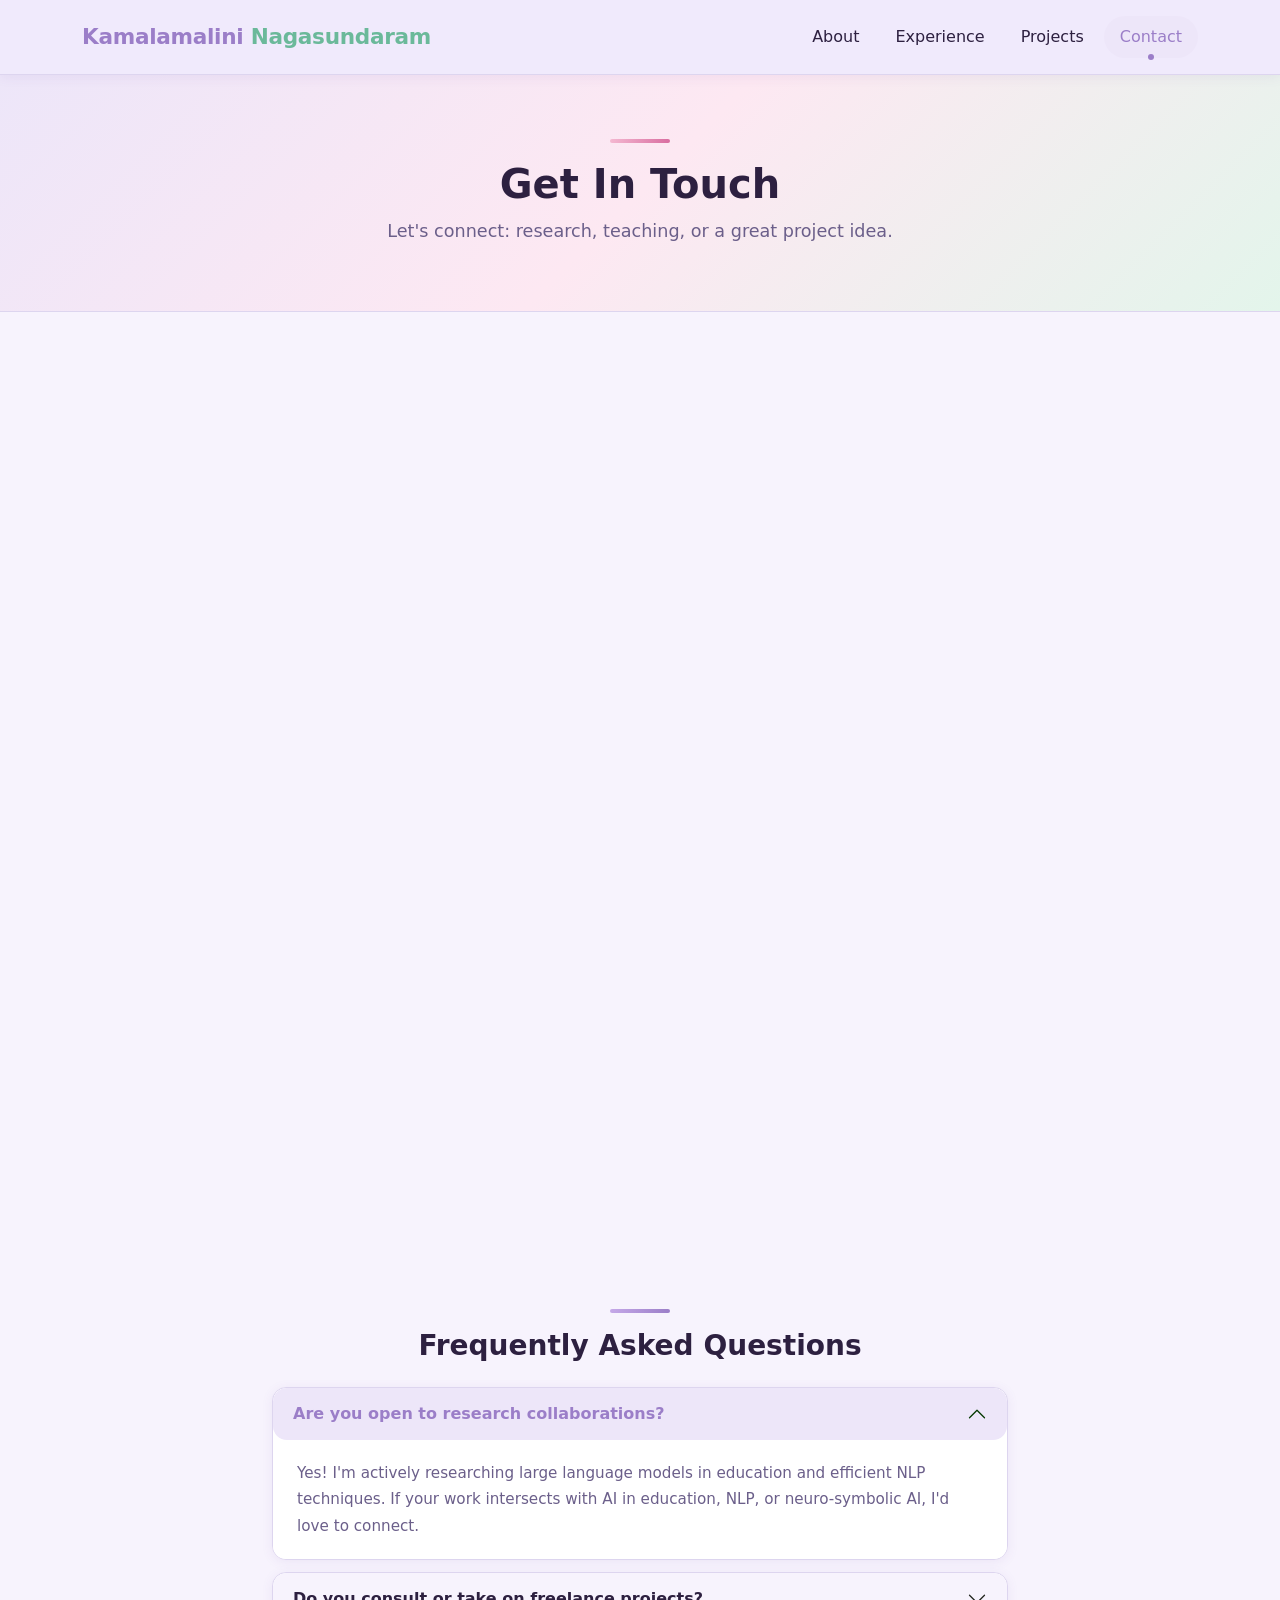
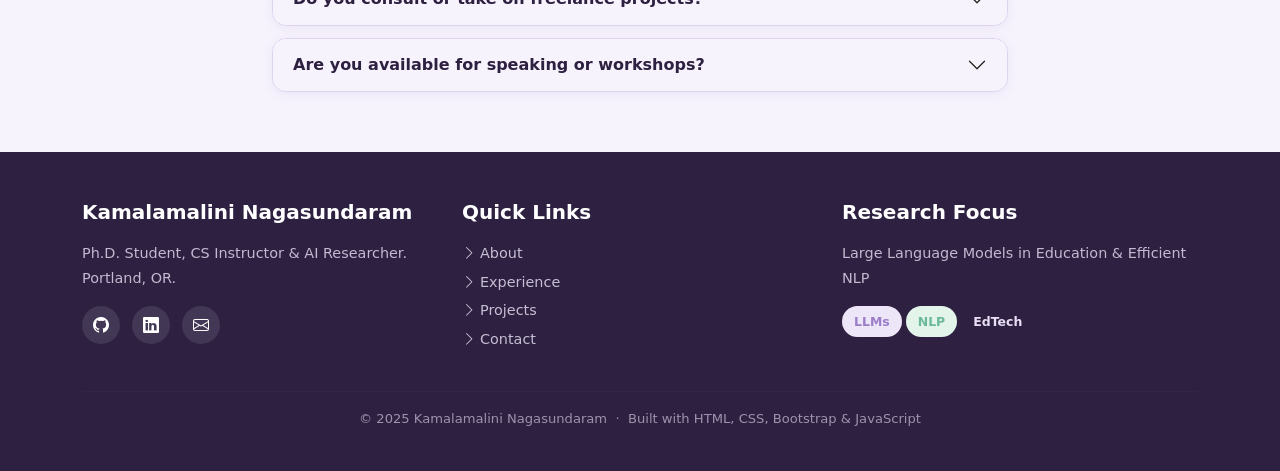
==== contact.html @ 9d8864d7 "Content updates, cleanup, and deployment prep - Add real publication content: GRIPS (ACL 2026), ASEE" ====
<!DOCTYPE html>
<html lang="en">
<head>
  <meta charset="UTF-8" />
  <meta name="viewport" content="width=device-width, initial-scale=1.0" />
  <meta name="description" content="Contact Kamalamalini Nagasundaram – CS educator, researcher, and developer at Portland State University." />
  <title>Contact – Kamalamalini Nagasundaram</title>

  <link rel="stylesheet" href="https://cdn.jsdelivr.net/npm/bootstrap@5.3.0/dist/css/bootstrap.min.css" />
  <link rel="stylesheet" href="https://cdn.jsdelivr.net/npm/bootstrap-icons@1.11.0/font/bootstrap-icons.css" />
  <link rel="stylesheet" href="css/styles.css" />
</head>
<body>

  <!-- ═══════════════════════════════════════
       NAVBAR
  ════════════════════════════════════════ -->
  <nav class="navbar navbar-expand-lg sticky-top" aria-label="Main navigation">
    <div class="container">
      <a class="navbar-brand" href="index.html">Kamalamalini <span>Nagasundaram</span></a>
      <button class="navbar-toggler" type="button"
              data-bs-toggle="offcanvas" data-bs-target="#navOffcanvas"
              aria-controls="navOffcanvas" aria-label="Toggle navigation">
        <span class="navbar-toggler-icon"></span>
      </button>
      <div class="collapse navbar-collapse justify-content-end d-none d-lg-flex">
        <ul class="navbar-nav gap-1">
          <li class="nav-item"><a class="nav-link" href="index.html">About</a></li>
          <li class="nav-item"><a class="nav-link" href="experience.html">Experience</a></li>
          <li class="nav-item"><a class="nav-link" href="projects.html">Projects</a></li>
          <li class="nav-item"><a class="nav-link active" href="contact.html">Contact</a></li>
        </ul>
      </div>
      <div class="offcanvas offcanvas-end d-lg-none" tabindex="-1" id="navOffcanvas"
           aria-labelledby="navOffcanvasLabel">
        <div class="offcanvas-header">
          <h5 class="offcanvas-title fw-bold text-lavender" id="navOffcanvasLabel">Kamalamalini Nagasundaram</h5>
          <button type="button" class="btn-close" data-bs-dismiss="offcanvas" aria-label="Close"></button>
        </div>
        <div class="offcanvas-body">
          <ul class="navbar-nav flex-column">
            <li class="nav-item"><a class="nav-link" href="index.html"><i class="bi bi-person me-2"></i>About</a></li>
            <li class="nav-item"><a class="nav-link" href="experience.html"><i class="bi bi-briefcase me-2"></i>Experience</a></li>
            <li class="nav-item"><a class="nav-link" href="projects.html"><i class="bi bi-code-slash me-2"></i>Projects</a></li>
            <li class="nav-item"><a class="nav-link active" href="contact.html"><i class="bi bi-envelope me-2"></i>Contact</a></li>
          </ul>
        </div>
      </div>
    </div>
  </nav>

  <main id="main-content">

    <!-- ═══════════════════════════════════════
         PAGE HERO
    ════════════════════════════════════════ -->
    <section class="page-hero" aria-label="Contact page header">
      <div class="container text-center">
        <div class="section-divider divider-pink mx-auto mb-3"></div>
        <h1 class="fw-bold">Get In Touch</h1>
        <p class="lead mt-2">
          Let's connect: research, teaching, or a great project idea.
        </p>
      </div>
    </section>

    <!-- ═══════════════════════════════════════
         CONTACT SECTION
    ════════════════════════════════════════ -->
    <section class="contact-section" id="contact" aria-labelledby="contact-heading">
      <div class="container">

        <h2 class="visually-hidden" id="contact-heading">Contact Form</h2>

        <div class="row g-4 justify-content-center">

          <!-- ── Contact Info Card ── -->
          <div class="col-lg-4 col-md-5 fade-in-left">
            <div class="contact-info-card">
              <h3 class="fw-bold mb-4">Contact Info</h3>

              <div class="contact-info-item">
                <div class="contact-info-icon" aria-hidden="true">
                  <i class="bi bi-envelope-fill"></i>
                </div>
                <div>
                  <small>Email</small>
                  <p class="mb-0 fw-semibold">
                    <a href="mailto:malinisundar1625@gmail.com"
                       style="color:white;">malinisundar1625@gmail.com</a>
                  </p>
                </div>
              </div>

              <div class="contact-info-item">
                <div class="contact-info-icon" aria-hidden="true">
                  <i class="bi bi-geo-alt-fill"></i>
                </div>
                <div>
                  <small>Location</small>
                  <p class="mb-0 fw-semibold">Portland, OR</p>
                </div>
              </div>

              <div class="contact-info-item">
                <div class="contact-info-icon" aria-hidden="true">
                  <i class="bi bi-building"></i>
                </div>
                <div>
                  <small>Current Role</small>
                  <p class="mb-0 fw-semibold">Ph.D. Student &amp; Instructor</p>
                  <small>Portland State University &amp; OIT</small>
                </div>
              </div>

              <div class="contact-info-item">
                <div class="contact-info-icon" aria-hidden="true">
                  <i class="bi bi-lightbulb-fill"></i>
                </div>
                <div>
                  <small>Open to</small>
                  <p class="mb-0 fw-semibold">Research collaborations, speaking, consulting</p>
                </div>
              </div>

              <hr style="border-color:rgba(255,255,255,0.25); margin: 1.5rem 0;" />

              <p class="small mb-3" style="opacity:0.85;">Find me on:</p>
              <div class="d-flex gap-2 flex-wrap">
                <a href="https://github.com/MaliniSundar1625" class="social-link"
                   target="_blank" rel="noopener" aria-label="GitHub profile">
                  <i class="bi bi-github"></i>
                </a>
                <a href="https://www.linkedin.com/in/kn1606/" class="social-link"
                   target="_blank" rel="noopener" aria-label="LinkedIn profile">
                  <i class="bi bi-linkedin"></i>
                </a>
                <a href="https://scholar.google.com" class="social-link"
                   target="_blank" rel="noopener" aria-label="Google Scholar profile">
                  <i class="bi bi-mortarboard-fill"></i>
                </a>
              </div>
            </div>
          </div>

          <!-- ── Contact Form ── -->
          <div class="col-lg-7 col-md-7 fade-in-right">
            <div class="contact-form-card">
              <h3 class="fw-bold mb-1">Send a Message</h3>
              <p class="text-muted mb-4 small">
                I typically respond within 24–48 hours.
              </p>

              <form id="contactForm" novalidate aria-label="Contact form">

                <div class="row g-3">
                  <!-- Name -->
                  <div class="col-sm-6">
                    <label for="firstName" class="form-label">First Name <span aria-hidden="true" class="text-danger">*</span></label>
                    <input type="text" class="form-control" id="firstName" name="firstName"
                           placeholder="Jane" required autocomplete="given-name" />
                    <div class="invalid-feedback">Please enter your first name.</div>
                  </div>
                  <div class="col-sm-6">
                    <label for="lastName" class="form-label">Last Name <span aria-hidden="true" class="text-danger">*</span></label>
                    <input type="text" class="form-control" id="lastName" name="lastName"
                           placeholder="Doe" required autocomplete="family-name" />
                    <div class="invalid-feedback">Please enter your last name.</div>
                  </div>

                  <!-- Email -->
                  <div class="col-12">
                    <label for="email" class="form-label">Email Address <span aria-hidden="true" class="text-danger">*</span></label>
                    <input type="email" class="form-control" id="email" name="email"
                           placeholder="jane@example.com" required autocomplete="email" />
                    <div class="invalid-feedback">Please enter a valid email address.</div>
                  </div>

                  <!-- Subject -->
                  <div class="col-12">
                    <label for="subject" class="form-label">Subject <span aria-hidden="true" class="text-danger">*</span></label>
                    <select class="form-select" id="subject" name="subject" required>
                      <option value="" disabled selected>Select a topic…</option>
                      <option value="research">Research Collaboration</option>
                      <option value="teaching">Teaching / Curriculum</option>
                      <option value="industry">Industry / Consulting</option>
                      <option value="speaking">Speaking / Workshop</option>
                      <option value="other">Other</option>
                    </select>
                    <div class="invalid-feedback">Please select a subject.</div>
                  </div>

                  <!-- Message -->
                  <div class="col-12">
                    <label for="message" class="form-label">Message <span aria-hidden="true" class="text-danger">*</span></label>
                    <textarea class="form-control" id="message" name="message"
                              rows="5" placeholder="Tell me what's on your mind…"
                              required minlength="20" aria-describedby="messageHelp"></textarea>
                    <div id="messageHelp" class="form-text">
                      <span id="charCount">0</span> / 20 characters minimum
                    </div>
                    <div class="invalid-feedback">Please enter a message (at least 20 characters).</div>
                  </div>

                  <!-- Consent checkbox -->
                  <div class="col-12">
                    <div class="form-check">
                      <input class="form-check-input" type="checkbox" id="consent" name="consent" required />
                      <label class="form-check-label small" for="consent">
                        I agree that my submitted data is being collected and stored for the
                        purpose of responding to my inquiry. <span aria-hidden="true" class="text-danger">*</span>
                      </label>
                      <div class="invalid-feedback">You must agree before submitting.</div>
                    </div>
                  </div>

                  <!-- Submit Button -->
                  <div class="col-12">
                    <button type="submit" class="btn-primary-custom w-100 py-3" id="submitBtn"
                            aria-label="Send message">
                      <span id="submitText">
                        <i class="bi bi-send me-2"></i>Send Message
                      </span>
                      <span id="submitSpinner" class="d-none">
                        <span class="spinner-border spinner-border-sm me-2" role="status" aria-hidden="true"></span>
                        Sending…
                      </span>
                    </button>
                  </div>

                </div>
              </form>

              <!-- Success message (shown after submission) -->
              <div id="formSuccess" class="d-none mt-4 p-4 rounded-3 text-center"
                   style="background:var(--mint-light); border:1px solid var(--mint);"
                   role="alert" aria-live="polite">
                <i class="bi bi-check-circle-fill fs-1 text-mint mb-2 d-block"></i>
                <h4 class="fw-bold text-mint">Message Sent!</h4>
                <p class="text-muted mb-0">
                  Thank you for reaching out. I'll get back to you within 24–48 hours.
                </p>
              </div>

            </div>
          </div>

        </div>
      </div>
    </section>

    <!-- ═══════════════════════════════════════
         FAQ ACCORDION (extra Bootstrap feature)
    ════════════════════════════════════════ -->
    <section class="py-5 bg-surface" aria-labelledby="faq-heading">
      <div class="container">
        <div class="row justify-content-center">
          <div class="col-lg-8">

            <div class="text-center mb-4">
              <div class="section-divider divider-lavender mx-auto"></div>
              <h2 class="h3 fw-bold" id="faq-heading">Frequently Asked Questions</h2>
            </div>

            <div class="accordion" id="faqAccordion">

              <div class="accordion-item">
                <h3 class="accordion-header" id="faq1-heading">
                  <button class="accordion-button" type="button"
                          data-bs-toggle="collapse" data-bs-target="#faq1"
                          aria-expanded="true" aria-controls="faq1">
                    Are you open to research collaborations?
                  </button>
                </h3>
                <div id="faq1" class="accordion-collapse collapse show"
                     aria-labelledby="faq1-heading" data-bs-parent="#faqAccordion">
                  <div class="accordion-body">
                    Yes! I'm actively researching large language models in education and
                    efficient NLP techniques. If your work intersects with AI in education,
                    NLP, or neuro-symbolic AI, I'd love to connect.
                  </div>
                </div>
              </div>

              <div class="accordion-item">
                <h3 class="accordion-header" id="faq2-heading">
                  <button class="accordion-button collapsed" type="button"
                          data-bs-toggle="collapse" data-bs-target="#faq2"
                          aria-expanded="false" aria-controls="faq2">
                    Do you consult or take on freelance projects?
                  </button>
                </h3>
                <div id="faq2" class="accordion-collapse collapse"
                     aria-labelledby="faq2-heading" data-bs-parent="#faqAccordion">
                  <div class="accordion-body">
                    Occasionally, depending on the scope and timing. I have experience in
                    full-stack Java/Spring Boot, REST API design, cloud architecture (AWS, Azure),
                    and AI/ML integration. Send me a message with project details!
                  </div>
                </div>
              </div>

              <div class="accordion-item">
                <h3 class="accordion-header" id="faq3-heading">
                  <button class="accordion-button collapsed" type="button"
                          data-bs-toggle="collapse" data-bs-target="#faq3"
                          aria-expanded="false" aria-controls="faq3">
                    Are you available for speaking or workshops?
                  </button>
                </h3>
                <div id="faq3" class="accordion-collapse collapse"
                     aria-labelledby="faq3-heading" data-bs-parent="#faqAccordion">
                  <div class="accordion-body">
                    Yes! I enjoy sharing knowledge about AI in education, cloud computing,
                    and curriculum design. I've presented at ASEE and PSU IdeaFest and am
                    open to workshop or seminar invitations.
                  </div>
                </div>
              </div>

            </div>
          </div>
        </div>
      </div>
    </section>

  </main>

  <!-- ═══════════════════════════════════════
       FOOTER
  ════════════════════════════════════════ -->
  <footer role="contentinfo">
    <div class="container">
      <div class="row g-4">
        <div class="col-md-4">
          <h5 class="mb-3">Kamalamalini Nagasundaram</h5>
          <p>Ph.D. Student, CS Instructor &amp; AI Researcher. Portland, OR.</p>
          <div class="footer-social">
            <a href="https://github.com/MaliniSundar1625" class="footer-social-link"
               target="_blank" rel="noopener" aria-label="GitHub profile">
              <i class="bi bi-github"></i>
            </a>
            <a href="https://www.linkedin.com/in/kn1606/" class="footer-social-link"
               target="_blank" rel="noopener" aria-label="LinkedIn profile">
              <i class="bi bi-linkedin"></i>
            </a>
            <a href="mailto:malinisundar1625@gmail.com" class="footer-social-link"
               aria-label="Send email">
              <i class="bi bi-envelope"></i>
            </a>
          </div>
        </div>
        <div class="col-md-4">
          <h5 class="mb-3">Quick Links</h5>
          <ul class="list-unstyled">
            <li class="mb-1"><a href="index.html"><i class="bi bi-chevron-right me-1"></i>About</a></li>
            <li class="mb-1"><a href="experience.html"><i class="bi bi-chevron-right me-1"></i>Experience</a></li>
            <li class="mb-1"><a href="projects.html"><i class="bi bi-chevron-right me-1"></i>Projects</a></li>
            <li class="mb-1"><a href="contact.html"><i class="bi bi-chevron-right me-1"></i>Contact</a></li>
          </ul>
        </div>
        <div class="col-md-4">
          <h5 class="mb-3">Research Focus</h5>
          <p>Large Language Models in Education &amp; Efficient NLP</p>
          <div class="d-flex flex-wrap gap-1 mt-2">
            <span class="badge-custom badge-lavender">LLMs</span>
            <span class="badge-custom badge-mint">NLP</span>
            <span class="badge-custom badge-pink">EdTech</span>
          </div>
        </div>
      </div>
      <hr class="footer-divider" />
      <p class="footer-bottom">
        © 2025 Kamalamalini Nagasundaram &nbsp;·&nbsp; Built with HTML, CSS, Bootstrap &amp; JavaScript
       
      </p>
    </div>
  </footer>

  <button class="back-to-top" id="backToTop" aria-label="Scroll back to top">
    <i class="bi bi-arrow-up"></i>
  </button>

  <!-- Bootstrap Toast notification -->
  <div class="toast-container position-fixed bottom-0 start-50 translate-middle-x p-3">
    <div id="globalToast" class="toast align-items-center border-0" role="alert"
         aria-live="assertive" aria-atomic="true">
      <div class="d-flex">
        <div class="toast-body fw-semibold" id="toastMessage">
          <i class="bi bi-check-circle-fill text-mint me-2"></i>
          Message sent successfully!
        </div>
        <button type="button" class="btn-close me-2 m-auto" data-bs-dismiss="toast"
                aria-label="Close"></button>
      </div>
    </div>
  </div>

  <script src="https://cdn.jsdelivr.net/npm/bootstrap@5.3.0/dist/js/bootstrap.bundle.min.js"></script>
  <script src="https://code.jquery.com/jquery-3.7.0.min.js"></script>
  <script src="js/main.js"></script>
</body>
</html>
---- css/styles.css ----
/* ============================================================
   Malini Sundar – Personal Portfolio
   Stylesheet: css/styles.css
   CS 463/563 – Final Project
   ============================================================ */

/* ── CSS Custom Properties (Variables) ──────────────────────── */
:root {
  --lavender:        #c5a8e8;
  --lavender-light:  #ede6f9;
  --lavender-dark:   #9b7ec8;
  --pink:            #f4b8d1;
  --pink-light:      #fde8f2;
  --mint:            #a8d9be;
  --mint-light:      #e3f5eb;
  --mint-dark:       #6bb99a;
  --peach:           #ffd6a5;
  --peach-light:     #fff3e0;
  --sky:             #b8d9f0;
  --sky-light:       #e6f3fc;

  --bg:              #fefcff;
  --surface:         #f7f3fd;
  --surface-2:       #f0eafc;
  --text:            #2d2040;
  --text-muted:      #6b5f8a;
  --border:          #ddd5ef;

  --navbar-bg:       #f0eafc;
  --footer-bg:       #2d2040;
  --footer-text:     #e8dff5;

  --shadow-sm:       0 2px 12px rgba(100, 70, 160, 0.08);
  --shadow-md:       0 6px 24px rgba(100, 70, 160, 0.13);
  --shadow-lg:       0 12px 40px rgba(100, 70, 160, 0.18);

  --radius:          14px;
  --radius-sm:       8px;
  --radius-pill:     50px;

  --transition:      all 0.3s cubic-bezier(0.4, 0, 0.2, 1);
}

/* ── Base Reset & Typography ────────────────────────────────── */
*, *::before, *::after {
  box-sizing: border-box;
  margin: 0;
  padding: 0;
}

html {
  scroll-behavior: smooth;
}

body {
  font-family: 'Segoe UI', system-ui, -apple-system, sans-serif;
  background-color: var(--bg);
  color: var(--text);
  line-height: 1.7;
  font-size: 1rem;
}

h1, h2, h3, h4, h5, h6 {
  font-weight: 700;
  line-height: 1.25;
  color: var(--text);
}

a {
  color: var(--lavender-dark);
  text-decoration: none;
  transition: var(--transition);
}

a:hover {
  color: var(--mint-dark);
}

img {
  max-width: 100%;
  height: auto;
  display: block;
}

/* ── Navbar ─────────────────────────────────────────────────── */
.navbar {
  background-color: var(--navbar-bg);
  border-bottom: 1px solid var(--border);
  padding: 0.85rem 0;
  box-shadow: var(--shadow-sm);
  backdrop-filter: blur(8px);
}

.navbar-brand {
  font-size: 1.35rem;
  font-weight: 800;
  color: var(--lavender-dark) !important;
  letter-spacing: -0.3px;
}

.navbar-brand span {
  color: var(--mint-dark);
}

.navbar .nav-link {
  color: var(--text) !important;
  font-weight: 500;
  padding: 0.45rem 1rem !important;
  border-radius: var(--radius-pill);
  transition: var(--transition);
  position: relative;
}

.navbar .nav-link:hover,
.navbar .nav-link.active {
  color: var(--lavender-dark) !important;
  background-color: var(--lavender-light);
}

.navbar .nav-link.active::after {
  content: '';
  display: block;
  position: absolute;
  bottom: -2px;
  left: 50%;
  transform: translateX(-50%);
  width: 6px;
  height: 6px;
  background: var(--lavender-dark);
  border-radius: 50%;
}

.navbar-toggler {
  border: 2px solid var(--lavender);
  border-radius: var(--radius-sm);
}

.navbar-toggler:focus {
  box-shadow: 0 0 0 0.2rem rgba(155, 126, 200, 0.3);
}

/* Bootstrap Offcanvas – used for mobile nav (beyond-class feature) */
.offcanvas {
  background-color: var(--surface);
}

.offcanvas-header {
  border-bottom: 1px solid var(--border);
  background-color: var(--navbar-bg);
}

.offcanvas .nav-link {
  font-size: 1.1rem;
  padding: 0.75rem 1rem !important;
  border-radius: var(--radius-sm);
  margin-bottom: 0.25rem;
}

/* ── Section Utilities ──────────────────────────────────────── */
section {
  padding: 5rem 0;
}

.section-title {
  font-size: 2rem;
  font-weight: 800;
  margin-bottom: 0.4rem;
  color: var(--text);
}

.section-subtitle {
  color: var(--text-muted);
  font-size: 1.05rem;
  margin-bottom: 3rem;
}

.section-divider {
  width: 60px;
  height: 4px;
  border-radius: var(--radius-pill);
  margin-bottom: 1rem;
}

.divider-lavender { background: linear-gradient(90deg, var(--lavender), var(--lavender-dark)); }
.divider-mint     { background: linear-gradient(90deg, var(--mint), var(--mint-dark)); }
.divider-pink     { background: linear-gradient(90deg, var(--pink), #d96da0); }
.divider-peach    { background: linear-gradient(90deg, var(--peach), #f5a850); }

/* ── Hero Section (index.html) ──────────────────────────────── */
.hero-section {
  min-height: 92vh;
  display: flex;
  align-items: center;
  background: linear-gradient(135deg,
    var(--lavender-light) 0%,
    var(--pink-light) 35%,
    var(--mint-light) 70%,
    var(--sky-light) 100%);
  position: relative;
  overflow: hidden;
  padding: 4rem 0;
}

.hero-section::before {
  content: '';
  position: absolute;
  top: -100px;
  right: -100px;
  width: 500px;
  height: 500px;
  border-radius: 50%;
  background: radial-gradient(circle, rgba(197, 168, 232, 0.25) 0%, transparent 70%);
  pointer-events: none;
}

.hero-section::after {
  content: '';
  position: absolute;
  bottom: -80px;
  left: -80px;
  width: 400px;
  height: 400px;
  border-radius: 50%;
  background: radial-gradient(circle, rgba(168, 217, 190, 0.25) 0%, transparent 70%);
  pointer-events: none;
}

.hero-greeting {
  font-size: 1.1rem;
  font-weight: 600;
  color: var(--lavender-dark);
  letter-spacing: 2px;
  text-transform: uppercase;
  margin-bottom: 0.75rem;
}

.hero-name {
  font-size: clamp(2.5rem, 6vw, 4rem);
  font-weight: 900;
  line-height: 1.1;
  margin-bottom: 1rem;
  background: linear-gradient(135deg, var(--lavender-dark) 0%, #d96da0 50%, var(--mint-dark) 100%);
  -webkit-background-clip: text;
  -webkit-text-fill-color: transparent;
  background-clip: text;
}

.hero-tagline {
  font-size: 1.25rem;
  color: var(--text-muted);
  margin-bottom: 0.5rem;
  min-height: 2rem;
}

.typing-cursor {
  display: inline-block;
  width: 2px;
  height: 1.2em;
  background: var(--lavender-dark);
  margin-left: 2px;
  vertical-align: middle;
  animation: blink 0.9s step-end infinite;
}

@keyframes blink {
  0%, 100% { opacity: 1; }
  50%       { opacity: 0; }
}

.hero-bio {
  font-size: 1.05rem;
  color: var(--text-muted);
  max-width: 540px;
  margin-bottom: 2rem;
}

.hero-photo-wrapper {
  position: relative;
  display: inline-block;
}

.hero-photo {
  width: 320px;
  height: 320px;
  object-fit: cover;
  object-position: center top;
  border-radius: 40% 60% 55% 45% / 45% 50% 50% 55%;
  border: 5px solid white;
  box-shadow: var(--shadow-lg);
  animation: morph 8s ease-in-out infinite;
}

.hero-photo-placeholder {
  width: 320px;
  height: 320px;
  border-radius: 40% 60% 55% 45% / 45% 50% 50% 55%;
  border: 5px solid white;
  box-shadow: var(--shadow-lg);
  background: linear-gradient(135deg, var(--lavender-light), var(--pink-light));
  display: flex;
  align-items: center;
  justify-content: center;
  font-size: 7rem;
  animation: morph 8s ease-in-out infinite;
}

@keyframes morph {
  0%, 100% { border-radius: 40% 60% 55% 45% / 45% 50% 50% 55%; }
  25%       { border-radius: 55% 45% 40% 60% / 55% 45% 55% 45%; }
  50%       { border-radius: 45% 55% 60% 40% / 50% 60% 40% 50%; }
  75%       { border-radius: 60% 40% 45% 55% / 40% 55% 45% 60%; }
}

.hero-photo-badge {
  position: absolute;
  bottom: 20px;
  right: -10px;
  background: white;
  border-radius: var(--radius);
  padding: 0.6rem 1rem;
  box-shadow: var(--shadow-md);
  font-size: 0.85rem;
  font-weight: 600;
  color: var(--lavender-dark);
  border: 2px solid var(--lavender-light);
}

/* ── Buttons ────────────────────────────────────────────────── */
.btn-primary-custom {
  background: linear-gradient(135deg, var(--lavender-dark), #b57ee8);
  color: white;
  border: none;
  border-radius: var(--radius-pill);
  padding: 0.7rem 1.8rem;
  font-weight: 600;
  font-size: 0.95rem;
  transition: var(--transition);
  box-shadow: 0 4px 15px rgba(155, 126, 200, 0.4);
  display: inline-flex;
  align-items: center;
  gap: 0.5rem;
}

.btn-primary-custom:hover {
  transform: translateY(-2px);
  box-shadow: 0 8px 25px rgba(155, 126, 200, 0.5);
  color: white;
}

.btn-outline-custom {
  background: transparent;
  color: var(--lavender-dark);
  border: 2px solid var(--lavender-dark);
  border-radius: var(--radius-pill);
  padding: 0.65rem 1.8rem;
  font-weight: 600;
  font-size: 0.95rem;
  transition: var(--transition);
  display: inline-flex;
  align-items: center;
  gap: 0.5rem;
}

.btn-outline-custom:hover {
  background: var(--lavender-dark);
  color: white;
  transform: translateY(-2px);
}

.btn-mint {
  background: linear-gradient(135deg, var(--mint-dark), #5aaa88);
  color: white;
  border: none;
  border-radius: var(--radius-pill);
  padding: 0.6rem 1.5rem;
  font-weight: 600;
  font-size: 0.9rem;
  transition: var(--transition);
  box-shadow: 0 4px 15px rgba(107, 185, 154, 0.4);
  display: inline-flex;
  align-items: center;
  gap: 0.4rem;
}

.btn-mint:hover {
  transform: translateY(-2px);
  color: white;
  box-shadow: 0 8px 25px rgba(107, 185, 154, 0.5);
}

/* ── About Section ──────────────────────────────────────────── */
.about-section {
  background-color: var(--bg);
}

.about-card {
  background: var(--surface);
  border-radius: var(--radius);
  padding: 2.5rem;
  border: 1px solid var(--border);
  box-shadow: var(--shadow-sm);
}

/* ── Skills ─────────────────────────────────────────────────── */
.skills-section {
  background-color: var(--surface);
}

.skill-tag {
  display: inline-flex;
  align-items: center;
  gap: 0.4rem;
  background: white;
  border: 1.5px solid var(--border);
  border-radius: var(--radius-pill);
  padding: 0.45rem 1rem;
  font-size: 0.9rem;
  font-weight: 500;
  color: var(--text);
  transition: var(--transition);
  box-shadow: var(--shadow-sm);
}

.skill-tag:hover {
  border-color: var(--lavender-dark);
  background: var(--lavender-light);
  color: var(--lavender-dark);
  transform: translateY(-2px);
  box-shadow: var(--shadow-md);
}

.skill-tag.lang   { border-color: var(--lavender); }
.skill-tag.web    { border-color: var(--pink); }
.skill-tag.ai     { border-color: var(--mint); }
.skill-tag.tool   { border-color: var(--peach); }

.skill-category-title {
  font-size: 0.8rem;
  font-weight: 700;
  text-transform: uppercase;
  letter-spacing: 1.5px;
  color: var(--text-muted);
  margin-bottom: 0.75rem;
}

/* ── Stats Strip ────────────────────────────────────────────── */
.stats-strip {
  background: linear-gradient(135deg, var(--lavender-dark), var(--mint-dark));
  color: white;
  padding: 3rem 0;
}

.stat-item {
  text-align: center;
  padding: 1rem;
}

.stat-number {
  font-size: 2.5rem;
  font-weight: 900;
  line-height: 1;
  margin-bottom: 0.3rem;
}

.stat-label {
  font-size: 0.9rem;
  opacity: 0.85;
  font-weight: 500;
}

/* ── Experience / Cards ─────────────────────────────────────── */
.experience-section {
  background-color: var(--bg);
}

.exp-card {
  background: white;
  border-radius: var(--radius);
  padding: 1.75rem 2rem;
  margin-bottom: 1.25rem;
  border: 1px solid var(--border);
  box-shadow: var(--shadow-sm);
  transition: var(--transition);
  position: relative;
  overflow: hidden;
}

.exp-card::before {
  content: '';
  position: absolute;
  left: 0;
  top: 0;
  bottom: 0;
  width: 4px;
  border-radius: 0 2px 2px 0;
}

.exp-card.lavender::before { background: var(--lavender-dark); }
.exp-card.mint::before     { background: var(--mint-dark); }
.exp-card.pink::before     { background: #d96da0; }
.exp-card.peach::before    { background: #f5a850; }

.exp-card:hover {
  transform: translateY(-3px);
  box-shadow: var(--shadow-md);
}

.exp-title {
  font-size: 1.1rem;
  font-weight: 700;
  margin-bottom: 0.2rem;
}

.exp-org {
  font-size: 0.95rem;
  color: var(--lavender-dark);
  font-weight: 600;
}

.exp-date {
  font-size: 0.85rem;
  color: var(--text-muted);
  font-weight: 500;
}

/* Bootstrap Accordion – custom styling */
.accordion-item {
  border: 1px solid var(--border) !important;
  border-radius: var(--radius) !important;
  margin-bottom: 0.75rem;
  overflow: hidden;
  box-shadow: var(--shadow-sm);
}

.accordion-button {
  background-color: var(--surface) !important;
  color: var(--text) !important;
  font-weight: 600;
  border-radius: var(--radius) !important;
}

.accordion-button:not(.collapsed) {
  background-color: var(--lavender-light) !important;
  color: var(--lavender-dark) !important;
  box-shadow: none !important;
}

.accordion-button:focus {
  box-shadow: 0 0 0 0.2rem rgba(155, 126, 200, 0.25) !important;
}

.accordion-button::after {
  filter: hue-rotate(240deg);
}

.accordion-body {
  background-color: white;
  padding: 1.25rem 1.5rem;
  color: var(--text-muted);
  font-size: 0.95rem;
  line-height: 1.75;
}

/* ── Projects ───────────────────────────────────────────────── */
.projects-section {
  background-color: var(--bg);
}

.project-card {
  background: white;
  border-radius: var(--radius);
  border: 1px solid var(--border);
  box-shadow: var(--shadow-sm);
  transition: var(--transition);
  overflow: hidden;
  height: 100%;
  display: flex;
  flex-direction: column;
}

.project-card:hover {
  transform: translateY(-6px);
  box-shadow: var(--shadow-lg);
  border-color: var(--lavender);
}

.project-card-header {
  padding: 2rem 1.75rem 1rem;
  border-bottom: 1px solid var(--border);
}

.project-card-body {
  padding: 1.25rem 1.75rem;
  flex: 1;
  display: flex;
  flex-direction: column;
}

.project-icon {
  width: 52px;
  height: 52px;
  border-radius: var(--radius-sm);
  display: flex;
  align-items: center;
  justify-content: center;
  font-size: 1.5rem;
  margin-bottom: 1rem;
}

.project-tag {
  font-size: 0.75rem;
  font-weight: 600;
  padding: 0.25rem 0.75rem;
  border-radius: var(--radius-pill);
  display: inline-block;
  margin-right: 0.4rem;
  margin-bottom: 0.4rem;
}

.tag-ai       { background: var(--lavender-light); color: var(--lavender-dark); }
.tag-web      { background: var(--mint-light);     color: var(--mint-dark); }
.tag-research { background: var(--pink-light);      color: #c05090; }
.tag-ml       { background: var(--peach-light);     color: #c07a20; }
.tag-python   { background: var(--sky-light);       color: #2a7ab5; }
.tag-js       { background: #fffde7;               color: #a07800; }

.project-title {
  font-size: 1.15rem;
  font-weight: 700;
  margin-bottom: 0.6rem;
}

.project-desc {
  font-size: 0.93rem;
  color: var(--text-muted);
  line-height: 1.65;
  flex: 1;
}

.project-links {
  display: flex;
  gap: 0.6rem;
  margin-top: 1.25rem;
  flex-wrap: wrap;
}

.project-links .btn {
  font-size: 0.82rem;
  padding: 0.4rem 1rem;
  border-radius: var(--radius-pill);
  font-weight: 600;
  display: inline-flex;
  align-items: center;
  gap: 0.3rem;
}

/* ── Contact Section ────────────────────────────────────────── */
.contact-section {
  background-color: var(--surface);
}

.contact-form-card {
  background: white;
  border-radius: var(--radius);
  padding: 2.5rem;
  border: 1px solid var(--border);
  box-shadow: var(--shadow-md);
}

.form-label {
  font-weight: 600;
  font-size: 0.9rem;
  color: var(--text);
  margin-bottom: 0.4rem;
}

.form-control,
.form-select {
  border: 1.5px solid var(--border);
  border-radius: var(--radius-sm);
  padding: 0.65rem 1rem;
  font-size: 0.95rem;
  color: var(--text);
  background-color: var(--bg);
  transition: var(--transition);
}

.form-control:focus,
.form-select:focus {
  border-color: var(--lavender-dark);
  box-shadow: 0 0 0 0.2rem rgba(155, 126, 200, 0.2);
  background-color: white;
}

.form-control.is-valid  { border-color: var(--mint-dark); }
.form-control.is-invalid { border-color: #e07a7a; }

.invalid-feedback {
  font-size: 0.82rem;
}

.contact-info-card {
  background: linear-gradient(135deg, var(--lavender-dark), var(--mint-dark));
  color: white;
  border-radius: var(--radius);
  padding: 2.5rem 2rem;
  height: 100%;
}

.contact-info-card h3 {
  color: white;
}

.contact-info-item {
  display: flex;
  align-items: flex-start;
  gap: 1rem;
  margin-bottom: 1.5rem;
}

.contact-info-icon {
  width: 44px;
  height: 44px;
  background: rgba(255,255,255,0.2);
  border-radius: var(--radius-sm);
  display: flex;
  align-items: center;
  justify-content: center;
  font-size: 1.2rem;
  flex-shrink: 0;
}

.contact-info-text small {
  opacity: 0.75;
  font-size: 0.8rem;
}

.social-link {
  display: inline-flex;
  align-items: center;
  justify-content: center;
  width: 42px;
  height: 42px;
  background: rgba(255,255,255,0.2);
  border-radius: 50%;
  color: white;
  font-size: 1.1rem;
  transition: var(--transition);
  text-decoration: none;
}

.social-link:hover {
  background: rgba(255,255,255,0.35);
  color: white;
  transform: translateY(-2px);
}

/* Bootstrap Toast – custom styling */
.toast-container {
  z-index: 9999;
}

.toast {
  background: white;
  border: 1px solid var(--border);
  box-shadow: var(--shadow-lg);
  border-radius: var(--radius-sm);
}

.toast-header {
  background: var(--mint-light);
  color: var(--mint-dark);
  border-bottom: 1px solid var(--border);
}

/* ── Footer ─────────────────────────────────────────────────── */
footer {
  background-color: var(--footer-bg);
  color: var(--footer-text);
  padding: 3rem 0 1.5rem;
}

footer h5 {
  color: white;
  font-weight: 800;
}

footer p,
footer li {
  color: var(--footer-text);
  opacity: 0.8;
  font-size: 0.9rem;
}

footer a {
  color: var(--lavender-light);
  font-size: 0.9rem;
}

footer a:hover {
  color: var(--mint);
}

.footer-social {
  display: flex;
  gap: 0.75rem;
  margin-top: 1rem;
}

.footer-social-link {
  width: 38px;
  height: 38px;
  border-radius: 50%;
  background: rgba(255,255,255,0.1);
  display: flex;
  align-items: center;
  justify-content: center;
  color: white;
  font-size: 1rem;
  transition: var(--transition);
}

.footer-social-link:hover {
  background: var(--lavender);
  color: white;
  transform: translateY(-2px);
}

.footer-divider {
  border-color: rgba(255,255,255,0.1);
  margin: 1.5rem 0 1rem;
}

.footer-bottom {
  font-size: 0.82rem;
  opacity: 0.6;
  text-align: center;
}

/* ── Back to Top Button ─────────────────────────────────────── */
.back-to-top {
  position: fixed;
  bottom: 2rem;
  right: 2rem;
  width: 48px;
  height: 48px;
  background: var(--lavender-dark);
  color: white;
  border: none;
  border-radius: 50%;
  display: flex;
  align-items: center;
  justify-content: center;
  font-size: 1.2rem;
  cursor: pointer;
  box-shadow: var(--shadow-md);
  transition: var(--transition);
  opacity: 0;
  visibility: hidden;
  z-index: 1000;
}

.back-to-top.visible {
  opacity: 1;
  visibility: visible;
}

.back-to-top:hover {
  background: var(--mint-dark);
  transform: translateY(-3px);
  box-shadow: var(--shadow-lg);
}

/* ── Page Hero (inner pages) ────────────────────────────────── */
.page-hero {
  padding: 4rem 0 3rem;
  background: linear-gradient(135deg,
    var(--lavender-light) 0%,
    var(--pink-light) 50%,
    var(--mint-light) 100%);
  border-bottom: 1px solid var(--border);
}

.page-hero h1 {
  font-size: 2.5rem;
  font-weight: 900;
}

.page-hero .lead {
  color: var(--text-muted);
  font-size: 1.1rem;
}

/* ── Scroll Animation Classes ───────────────────────────────── */
/* Applied by IntersectionObserver in main.js */
.fade-in-up {
  opacity: 0;
  transform: translateY(30px);
  transition: opacity 0.6s ease, transform 0.6s ease;
}

.fade-in-up.visible {
  opacity: 1;
  transform: translateY(0);
}

.fade-in-left {
  opacity: 0;
  transform: translateX(-30px);
  transition: opacity 0.6s ease, transform 0.6s ease;
}

.fade-in-left.visible {
  opacity: 1;
  transform: translateX(0);
}

.fade-in-right {
  opacity: 0;
  transform: translateX(30px);
  transition: opacity 0.6s ease, transform 0.6s ease;
}

.fade-in-right.visible {
  opacity: 1;
  transform: translateX(0);
}

/* Staggered delay for cards in a grid */
.fade-in-up:nth-child(1) { transition-delay: 0.05s; }
.fade-in-up:nth-child(2) { transition-delay: 0.15s; }
.fade-in-up:nth-child(3) { transition-delay: 0.25s; }
.fade-in-up:nth-child(4) { transition-delay: 0.35s; }

/* ── Responsive ─────────────────────────────────────────────── */
@media (max-width: 991.98px) {
  .hero-section {
    min-height: auto;
    text-align: center;
    padding: 4rem 0 3rem;
  }

  .hero-photo-wrapper {
    margin-top: 2.5rem;
  }

  .hero-photo,
  .hero-photo-placeholder {
    width: 240px;
    height: 240px;
    margin: 0 auto;
  }

  .hero-bio {
    margin: 0 auto 2rem;
  }

  .hero-buttons {
    justify-content: center;
  }

  .page-hero h1 {
    font-size: 2rem;
  }

  section {
    padding: 3.5rem 0;
  }
}

@media (max-width: 575.98px) {
  .hero-name {
    font-size: 2.2rem;
  }

  .section-title {
    font-size: 1.65rem;
  }

  .contact-form-card,
  .about-card {
    padding: 1.5rem;
  }

  .back-to-top {
    bottom: 1rem;
    right: 1rem;
  }
}

/* ── Utility Classes ────────────────────────────────────────── */
.text-lavender { color: var(--lavender-dark) !important; }
.text-mint     { color: var(--mint-dark) !important; }
.bg-surface    { background-color: var(--surface) !important; }
.gap-sm        { gap: 0.5rem; }

.badge-custom {
  font-size: 0.78rem;
  font-weight: 600;
  padding: 0.3rem 0.75rem;
  border-radius: var(--radius-pill);
}

.badge-lavender { background: var(--lavender-light); color: var(--lavender-dark); }
.badge-mint     { background: var(--mint-light);     color: var(--mint-dark); }
.badge-pink     { background: var(--pink-
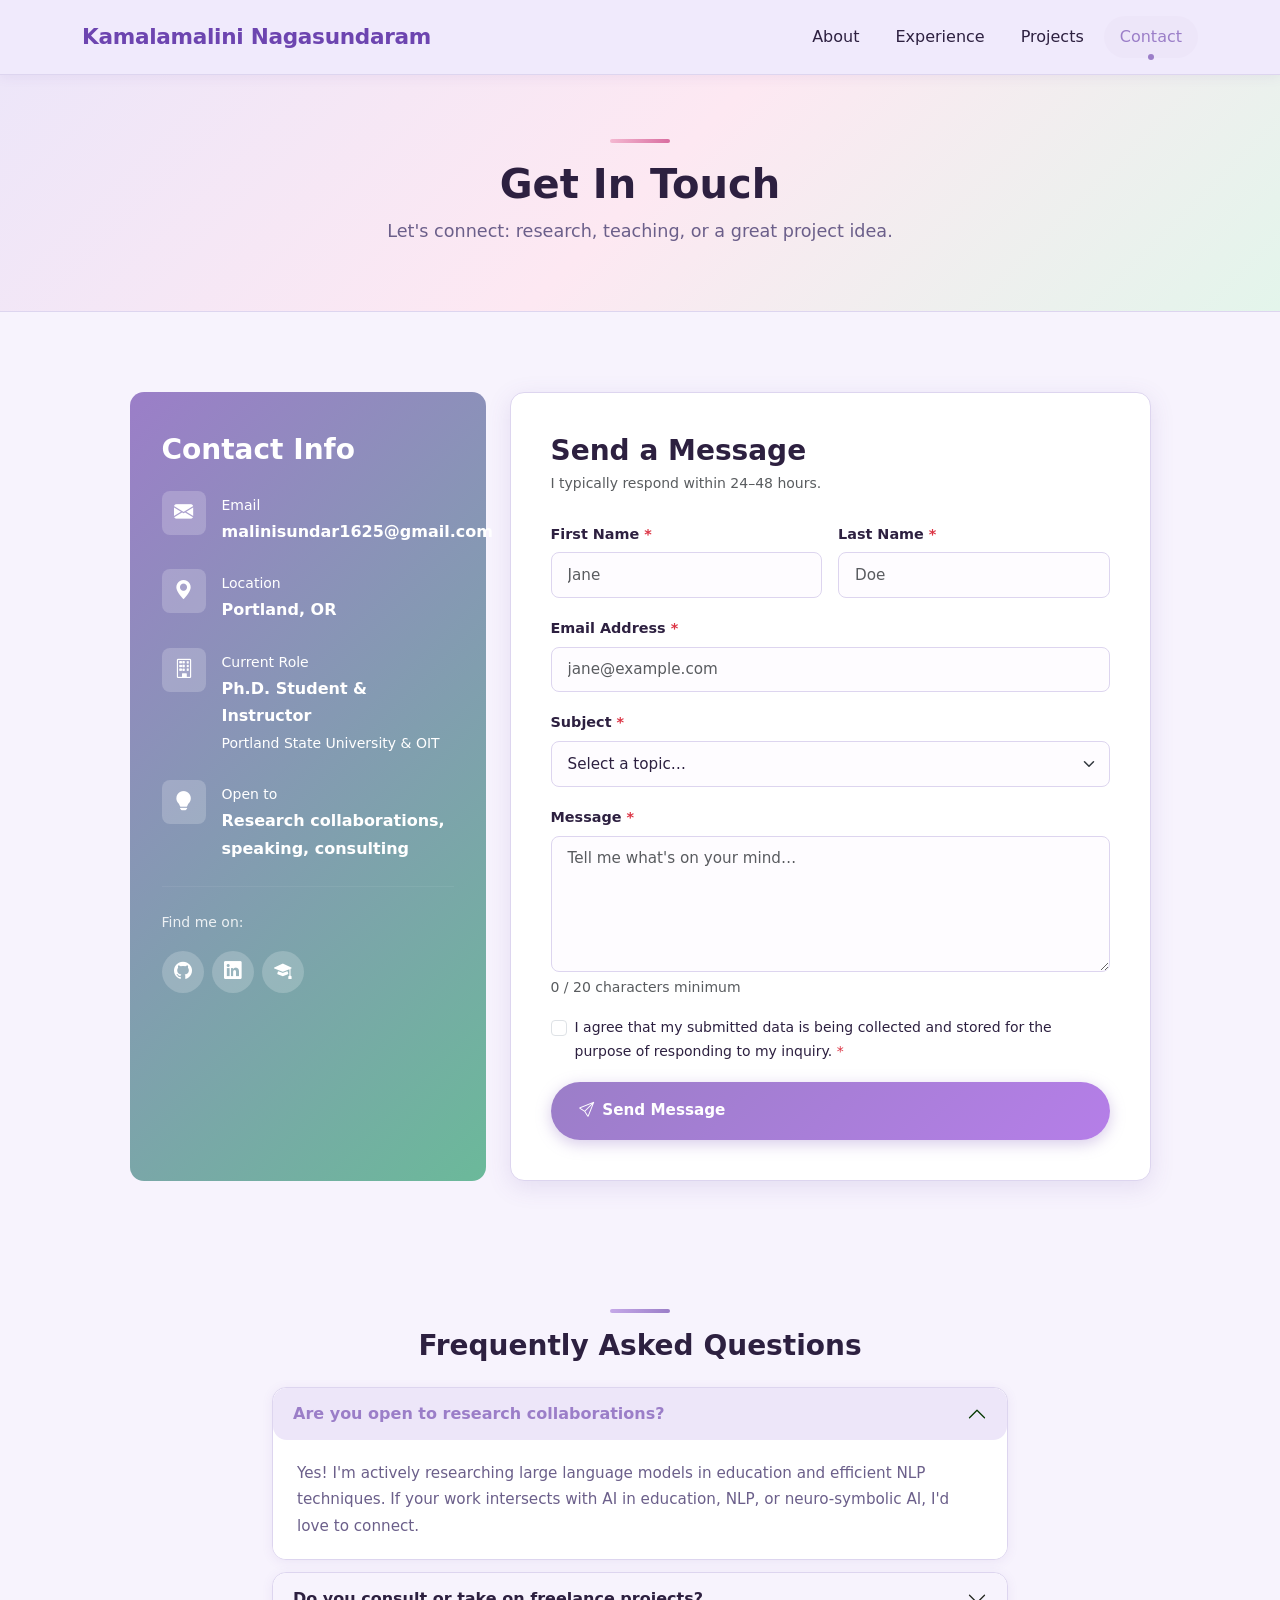
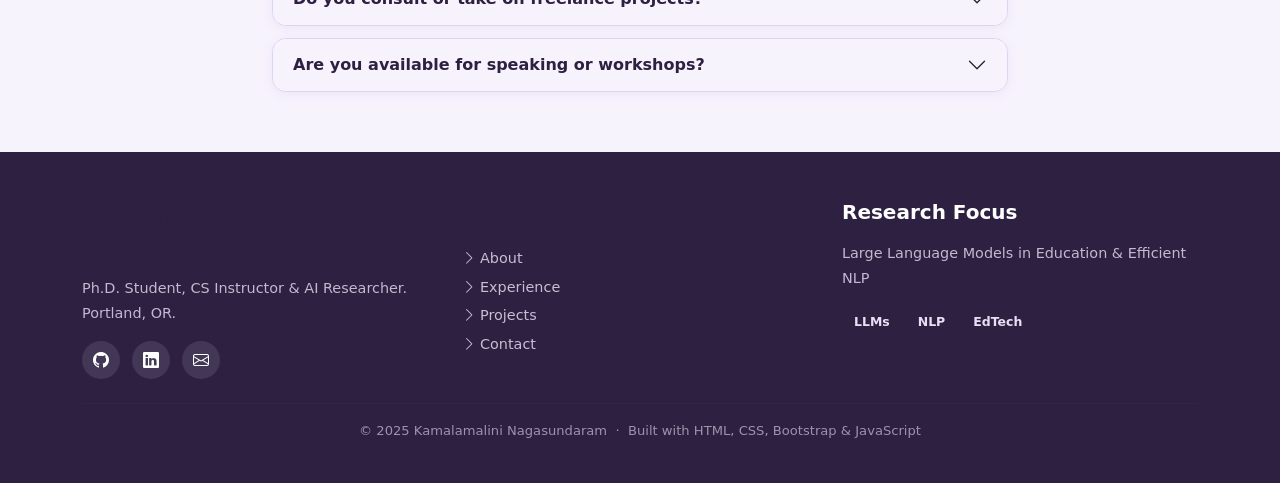
==== commit 5bb6a5ad: "fix(a11y): contrast errors and accessibility alerts in contact.html" ====
--- a/contact.html
+++ b/contact.html
@@ -25,7 +25,7 @@
       </button>
       <div class="collapse navbar-collapse justify-content-end d-none d-lg-flex">
         <ul class="navbar-nav gap-1">
-          <li class="nav-item"><a class="nav-link" href="index.html">About</a></li>
+          <li class="nav-item"><a class="nav-link" href="index.html#about">About</a></li>
           <li class="nav-item"><a class="nav-link" href="experience.html">Experience</a></li>
           <li class="nav-item"><a class="nav-link" href="projects.html">Projects</a></li>
           <li class="nav-item"><a class="nav-link active" href="contact.html">Contact</a></li>
@@ -34,12 +34,12 @@
       <div class="offcanvas offcanvas-end d-lg-none" tabindex="-1" id="navOffcanvas"
            aria-labelledby="navOffcanvasLabel">
         <div class="offcanvas-header">
-          <h5 class="offcanvas-title fw-bold text-lavender" id="navOffcanvasLabel">Kamalamalini Nagasundaram</h5>
+          <p class="offcanvas-title fw-bold text-lavender mb-0" id="navOffcanvasLabel">Kamalamalini Nagasundaram</h5>
           <button type="button" class="btn-close" data-bs-dismiss="offcanvas" aria-label="Close"></button>
         </div>
         <div class="offcanvas-body">
           <ul class="navbar-nav flex-column">
-            <li class="nav-item"><a class="nav-link" href="index.html"><i class="bi bi-person me-2"></i>About</a></li>
+            <li class="nav-item"><a class="nav-link" href="index.html#about"><i class="bi bi-person me-2"></i>About</a></li>
             <li class="nav-item"><a class="nav-link" href="experience.html"><i class="bi bi-briefcase me-2"></i>Experience</a></li>
             <li class="nav-item"><a class="nav-link" href="projects.html"><i class="bi bi-code-slash me-2"></i>Projects</a></li>
             <li class="nav-item"><a class="nav-link active" href="contact.html"><i class="bi bi-envelope me-2"></i>Contact</a></li>
@@ -333,7 +333,7 @@
     <div class="container">
       <div class="row g-4">
         <div class="col-md-4">
-          <h5 class="mb-3">Kamalamalini Nagasundaram</h5>
+          <h4 class="mb-3">Kamalamalini Nagasundaram</h4>
           <p>Ph.D. Student, CS Instructor &amp; AI Researcher. Portland, OR.</p>
           <div class="footer-social">
             <a href="https://github.com/MaliniSundar1625" class="footer-social-link"
@@ -351,9 +351,9 @@
           </div>
         </div>
         <div class="col-md-4">
-          <h5 class="mb-3">Quick Links</h5>
+          <h4 class="mb-3">Quick Links</h4>
           <ul class="list-unstyled">
-            <li class="mb-1"><a href="index.html"><i class="bi bi-chevron-right me-1"></i>About</a></li>
+            <li class="mb-1"><a href="index.html#about"><i class="bi bi-chevron-right me-1"></i>About</a></li>
             <li class="mb-1"><a href="experience.html"><i class="bi bi-chevron-right me-1"></i>Experience</a></li>
             <li class="mb-1"><a href="projects.html"><i class="bi bi-chevron-right me-1"></i>Projects</a></li>
             <li class="mb-1"><a href="contact.html"><i class="bi bi-chevron-right me-1"></i>Contact</a></li>
--- a/css/styles.css
+++ b/css/styles.css
@@ -24,6 +24,8 @@
   --surface-2:       #f0eafc;
   --text:            #2d2040;
   --text-muted:      #6b5f8a;
+  --accent-text:     #6d45b0;
+  --accent-green:    #1e6b50;
   --border:          #ddd5ef;
 
   --navbar-bg:       #f0eafc;
@@ -67,13 +69,13 @@
 }
 
 a {
-  color: var(--lavender-dark);
+  color: var(--accent-text);
   text-decoration: none;
   transition: var(--transition);
 }
 
 a:hover {
-  color: var(--mint-dark);
+  color: var(--accent-green);
 }
 
 img {
@@ -94,12 +96,12 @@
 .navbar-brand {
   font-size: 1.35rem;
   font-weight: 800;
-  color: var(--lavender-dark) !important;
+  color: var(--accent-text) !important;
   letter-spacing: -0.3px;
 }
 
 .navbar-brand span {
-  color: var(--mint-dark);
+  color: var(--accent-text);
 }
 
 .navbar .nav-link {
@@ -228,7 +230,7 @@
 .hero-greeting {
   font-size: 1.1rem;
   font-weight: 600;
-  color: var(--lavender-dark);
+  color: var(--accent-text);
   letter-spacing: 2px;
   text-transform: uppercase;
   margin-bottom: 0.75rem;
@@ -892,45 +894,46 @@
 }
 
 /* ── Scroll Animation Classes ───────────────────────────────── */
-/* Applied by IntersectionObserver in main.js */
-.fade-in-up {
+/* Only hide elements when JS is confirmed running (.js class on <html>).
+   Without this guard, if JS fails to execute everything stays invisible. */
+.js .fade-in-up {
   opacity: 0;
   transform: translateY(30px);
   transition: opacity 0.6s ease, transform 0.6s ease;
 }
 
-.fade-in-up.visible {
+.js .fade-in-up.visible {
   opacity: 1;
   transform: translateY(0);
 }
 
-.fade-in-left {
+.js .fade-in-left {
   opacity: 0;
   transform: translateX(-30px);
   transition: opacity 0.6s ease, transform 0.6s ease;
 }
 
-.fade-in-left.visible {
+.js .fade-in-left.visible {
   opacity: 1;
   transform: translateX(0);
 }
 
-.fade-in-right {
+.js .fade-in-right {
   opacity: 0;
   transform: translateX(30px);
   transition: opacity 0.6s ease, transform 0.6s ease;
 }
 
-.fade-in-right.visible {
+.js .fade-in-right.visible {
   opacity: 1;
   transform: translateX(0);
 }
 
 /* Staggered delay for cards in a grid */
-.fade-in-up:nth-child(1) { transition-delay: 0.05s; }
-.fade-in-up:nth-child(2) { transition-delay: 0.15s; }
-.fade-in-up:nth-child(3) { transition-delay: 0.25s; }
-.fade-in-up:nth-child(4) { transition-delay: 0.35s; }
+.js .fade-in-up:nth-child(1) { transition-delay: 0.05s; }
+.js .fade-in-up:nth-child(2) { transition-delay: 0.15s; }
+.js .fade-in-up:nth-child(3) { transition-delay: 0.25s; }
+.js .fade-in-up:nth-child(4) { transition-delay: 0.35s; }
 
 /* ── Responsive ─────────────────────────────────────────────── */
 @media (max-width: 991.98px) {
@@ -989,8 +992,8 @@
 }
 
 /* ── Utility Classes ────────────────────────────────────────── */
-.text-lavender { color: var(--lavender-dark) !important; }
-.text-mint     { color: var(--mint-dark) !important; }
+.text-lavender { color: var(--accent-text) !important; }
+.text-mint     { color: var(--accent-green) !important; }
 .bg-surface    { background-color: var(--surface) !important; }
 .gap-sm        { gap: 0.5rem; }
 
@@ -1001,6 +1004,4 @@
   border-radius: var(--radius-pill);
 }
 
-.badge-lavender { background: var(--lavender-light); color: var(--lavender-dark); }
-.badge-mint     { background: var(--mint-light);     color: var(--mint-dark); }
-.badge-pink     { background: var(--pink-+.ba
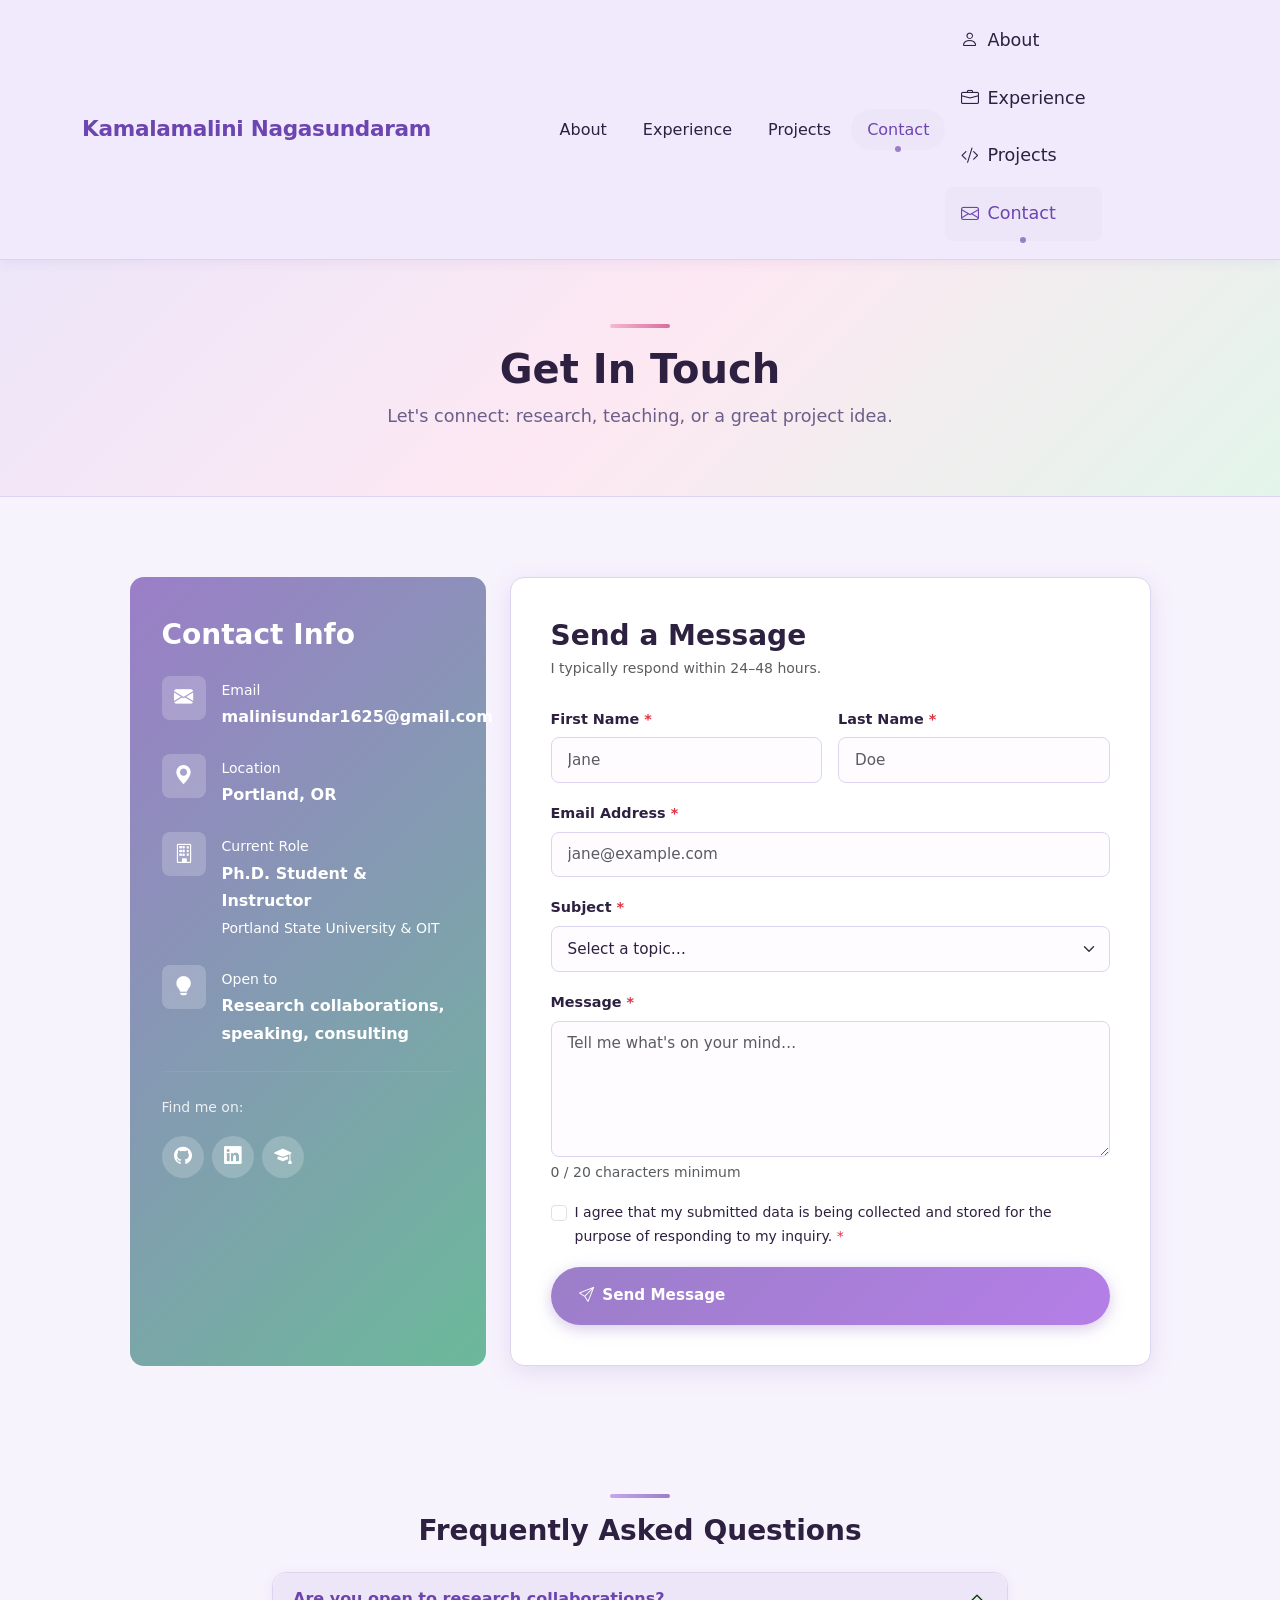
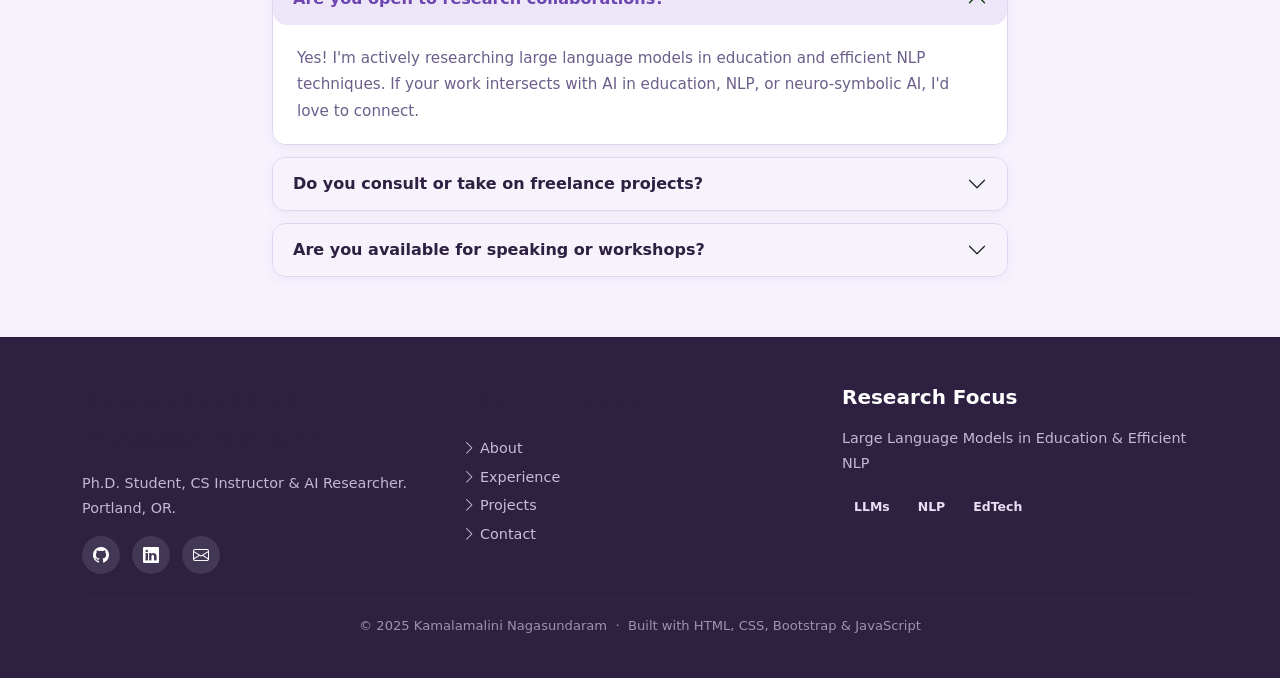
==== commit a20be113: "fix(a11y+ux): contrast, alerts, hamburger, github repos — contact.html" ====
--- a/contact.html
+++ b/contact.html
@@ -31,8 +31,8 @@
           <li class="nav-item"><a class="nav-link active" href="contact.html">Contact</a></li>
         </ul>
       </div>
-      <div class="offcanvas offcanvas-end d-lg-none" tabindex="-1" id="navOffcanvas"
-           aria-labelledby="navOffcanvasLabel">
+      <div class="offcanvas offcanvas-end" tabindex="-1" id="navOffcanvas"
+           aria-labelledby="navOffcanvasLabel" aria-modal="true" role="dialog">
         <div class="offcanvas-header">
           <p class="offcanvas-title fw-bold text-lavender mb-0" id="navOffcanvasLabel">Kamalamalini Nagasundaram</h5>
           <button type="button" class="btn-close" data-bs-dismiss="offcanvas" aria-label="Close"></button>
@@ -333,7 +333,7 @@
     <div class="container">
       <div class="row g-4">
         <div class="col-md-4">
-          <h4 class="mb-3">Kamalamalini Nagasundaram</h4>
+          <h3 class="mb-3">Kamalamalini Nagasundaram</h3>
           <p>Ph.D. Student, CS Instructor &amp; AI Researcher. Portland, OR.</p>
           <div class="footer-social">
             <a href="https://github.com/MaliniSundar1625" class="footer-social-link"
@@ -351,7 +351,7 @@
           </div>
         </div>
         <div class="col-md-4">
-          <h4 class="mb-3">Quick Links</h4>
+          <h3 class="mb-3">Quick Links</h3>
           <ul class="list-unstyled">
             <li class="mb-1"><a href="index.html#about"><i class="bi bi-chevron-right me-1"></i>About</a></li>
             <li class="mb-1"><a href="experience.html"><i class="bi bi-chevron-right me-1"></i>Experience</a></li>
--- a/css/styles.css
+++ b/css/styles.css
@@ -115,7 +115,7 @@
 
 .navbar .nav-link:hover,
 .navbar .nav-link.active {
-  color: var(--lavender-dark) !important;
+  color: var(--accent-text) !important;
   background-color: var(--lavender-light);
 }
 
@@ -323,7 +323,7 @@
   box-shadow: var(--shadow-md);
   font-size: 0.85rem;
   font-weight: 600;
-  color: var(--lavender-dark);
+  color: var(--accent-text);
   border: 2px solid var(--lavender-light);
 }
 
@@ -351,8 +351,8 @@
 
 .btn-outline-custom {
   background: transparent;
-  color: var(--lavender-dark);
-  border: 2px solid var(--lavender-dark);
+  color: var(--accent-text);
+  border: 2px solid var(--accent-text);
   border-radius: var(--radius-pill);
   padding: 0.65rem 1.8rem;
   font-weight: 600;
@@ -515,7 +515,7 @@
 
 .exp-org {
   font-size: 0.95rem;
-  color: var(--lavender-dark);
+  color: var(--accent-text);
   font-weight: 600;
 }
 
@@ -543,7 +543,7 @@
 
 .accordion-button:not(.collapsed) {
   background-color: var(--lavender-light) !important;
-  color: var(--lavender-dark) !important;
+  color: var(--accent-text) !important;
   box-shadow: none !important;
 }
 
@@ -619,12 +619,12 @@
   margin-bottom: 0.4rem;
 }
 
-.tag-ai       { background: var(--lavender-light); color: var(--lavender-dark); }
-.tag-web      { background: var(--mint-light);     color: var(--mint-dark); }
-.tag-research { background: var(--pink-light);      color: #c05090; }
-.tag-ml       { background: var(--peach-light);     color: #c07a20; }
-.tag-python   { background: var(--sky-light);       color: #2a7ab5; }
-.tag-js       { background: #fffde7;               color: #a07800; }
+.tag-ai       { background: var(--lavender-light); color: var(--accent-text); }
+.tag-web      { background: var(--mint-light);     color: var(--accent-green); }
+.tag-research { background: var(--pink-light);      color: #8b1a5e; }
+.tag-ml       { background: var(--peach-light);     color: #8a5200; }
+.tag-python   { background: var(--sky-light);       color: #1a5a8a; }
+.tag-js       { background: #fffde7;               color: #7a5c00; }
 
 .project-title {
   font-size: 1.15rem;
@@ -771,7 +771,7 @@
 
 .toast-header {
   background: var(--mint-light);
-  color: var(--mint-dark);
+  color: var(--accent-green);
   border-bottom: 1px solid var(--border);
 }
 
@@ -1004,4 +1004,4 @@
   border-radius: var(--radius-pill);
 }
 
-.ba+.badge-lave
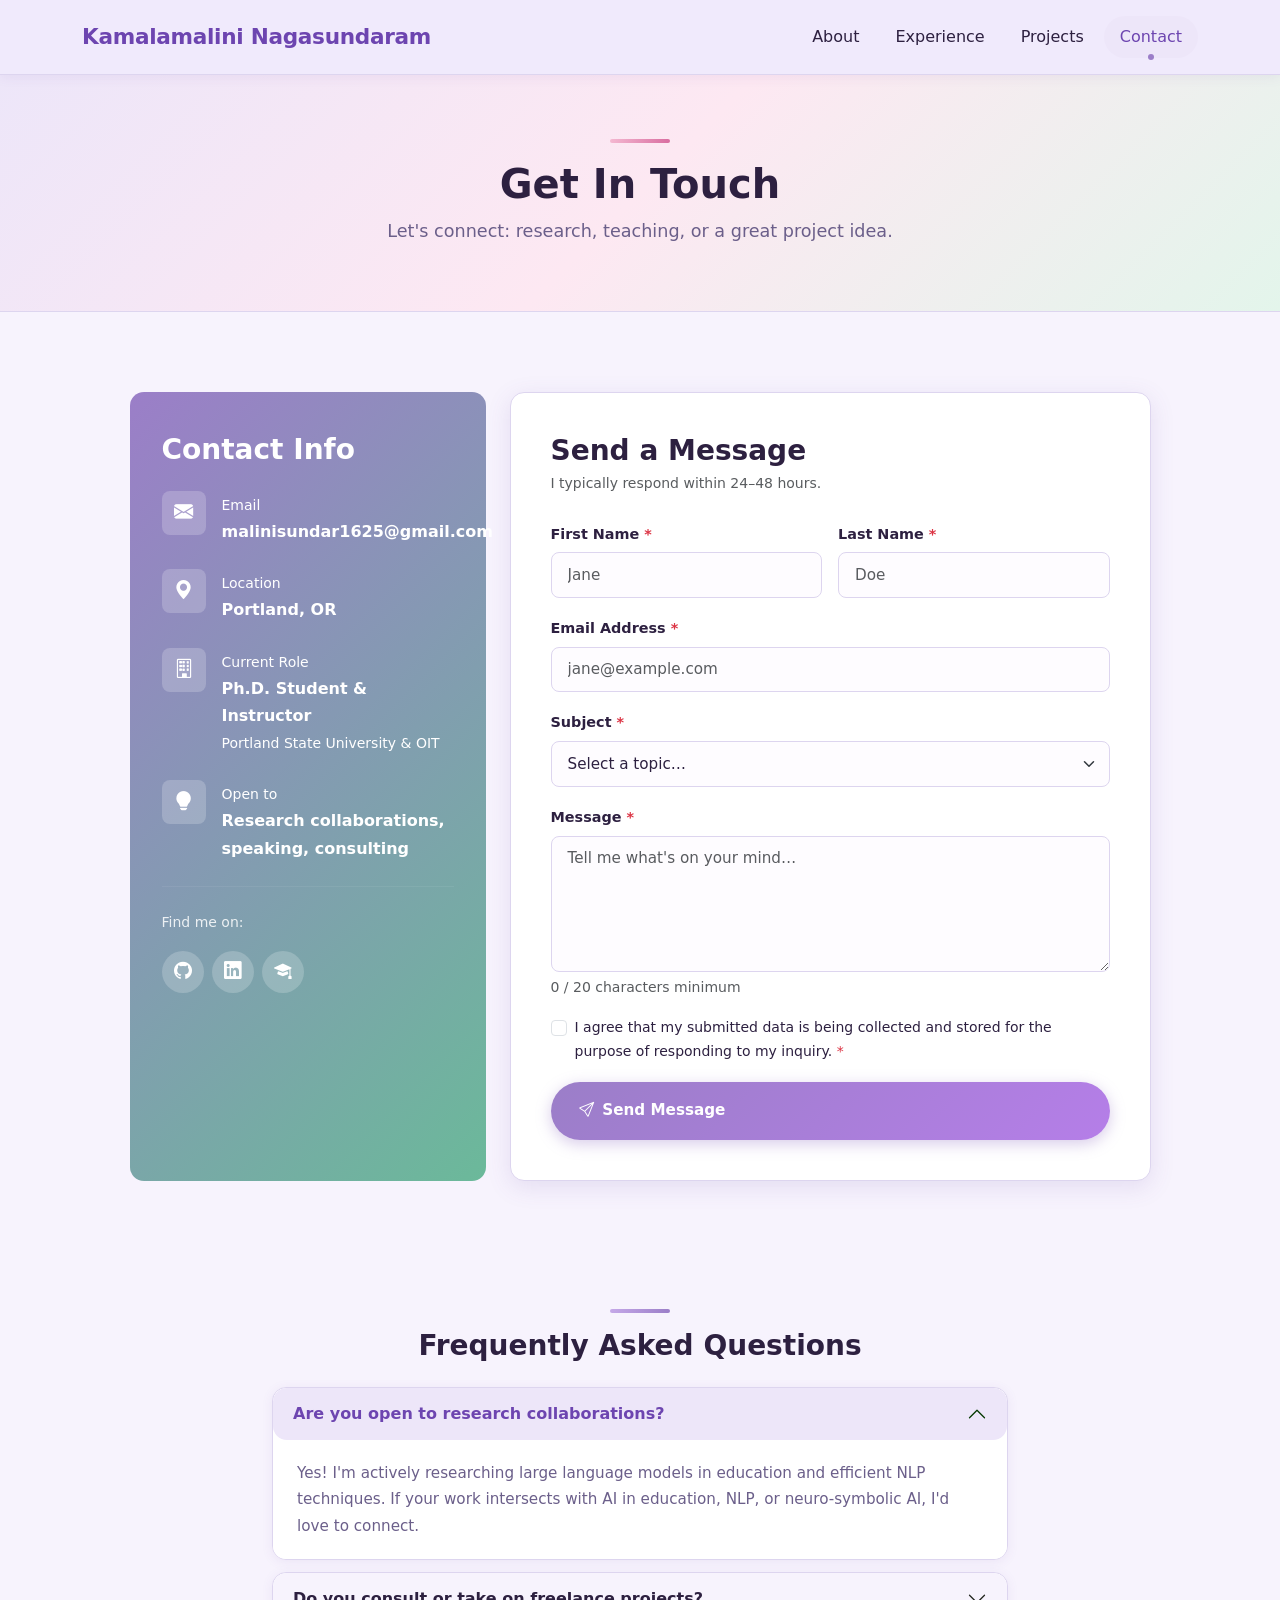
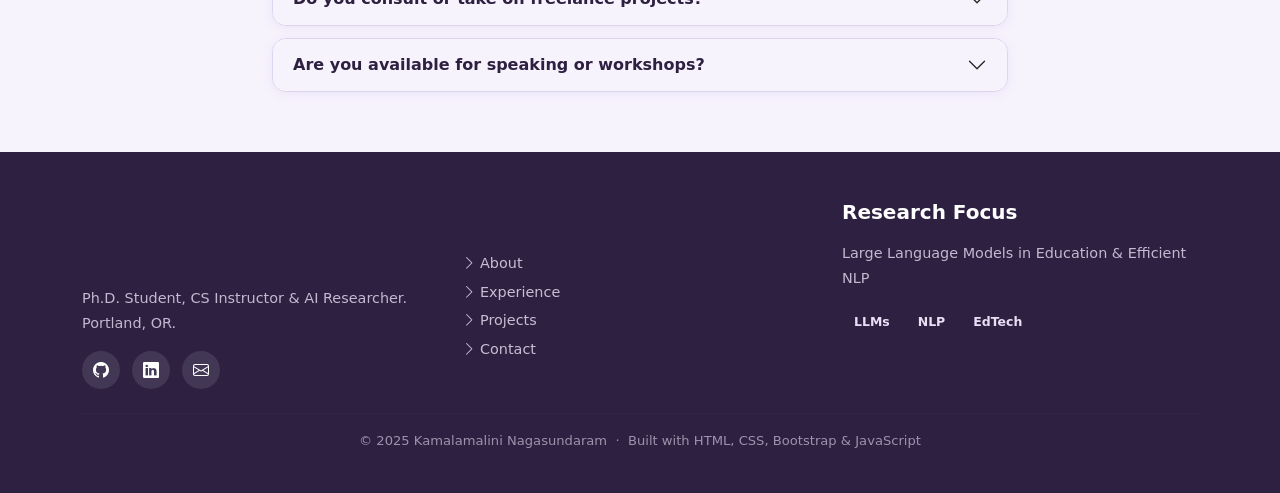
==== commit 1f62efd5: "fix: restore truncated main.js, revert offcanvas, simplify GitHub section — contact.html" ====
--- a/contact.html
+++ b/contact.html
@@ -31,7 +31,7 @@
           <li class="nav-item"><a class="nav-link active" href="contact.html">Contact</a></li>
         </ul>
       </div>
-      <div class="offcanvas offcanvas-end" tabindex="-1" id="navOffcanvas"
+      <div class="offcanvas offcanvas-end d-lg-none" tabindex="-1" id="navOffcanvas"
            aria-labelledby="navOffcanvasLabel" aria-modal="true" role="dialog">
         <div class="offcanvas-header">
           <p class="offcanvas-title fw-bold text-lavender mb-0" id="navOffcanvasLabel">Kamalamalini Nagasundaram</h5>
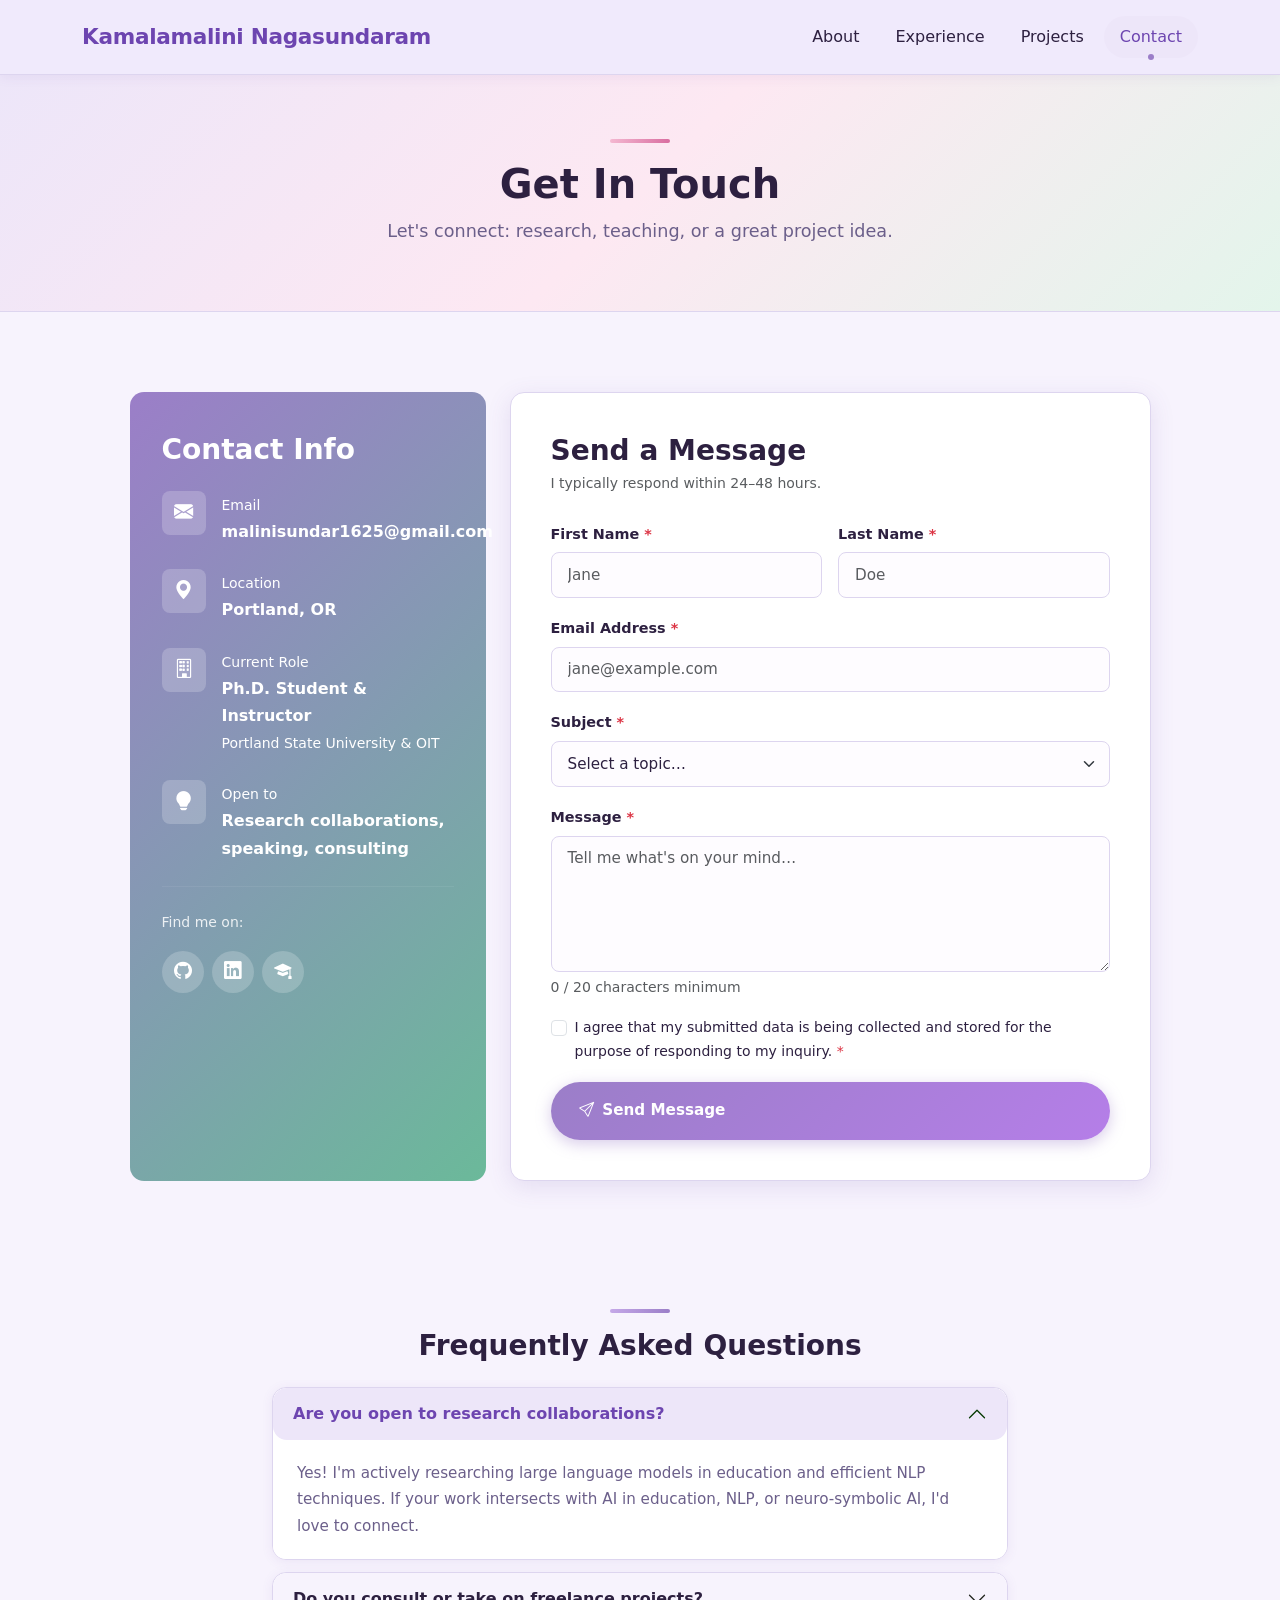
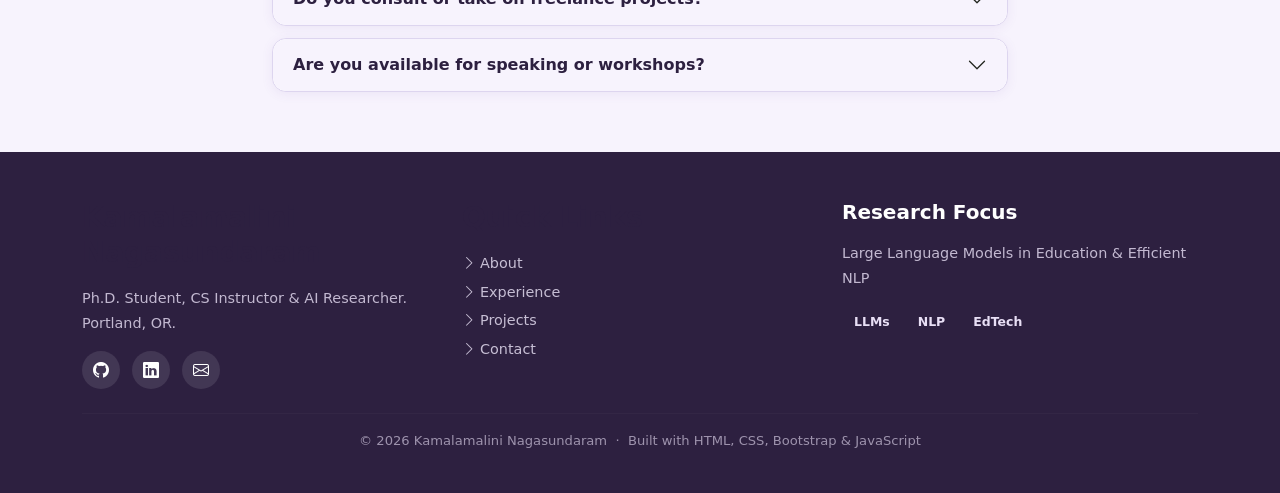
==== commit 634dfaca: "fix: offcanvas title tag mismatch (p->h5), update copyright to 2026" ====
--- a/contact.html
+++ b/contact.html
@@ -31,23 +31,25 @@
           <li class="nav-item"><a class="nav-link active" href="contact.html">Contact</a></li>
         </ul>
       </div>
-      <div class="offcanvas offcanvas-end d-lg-none" tabindex="-1" id="navOffcanvas"
-           aria-labelledby="navOffcanvasLabel" aria-modal="true" role="dialog">
-        <div class="offcanvas-header">
-          <p class="offcanvas-title fw-bold text-lavender mb-0" id="navOffcanvasLabel">Kamalamalini Nagasundaram</h5>
-          <button type="button" class="btn-close" data-bs-dismiss="offcanvas" aria-label="Close"></button>
-        </div>
-        <div class="offcanvas-body">
-          <ul class="navbar-nav flex-column">
-            <li class="nav-item"><a class="nav-link" href="index.html#about"><i class="bi bi-person me-2"></i>About</a></li>
-            <li class="nav-item"><a class="nav-link" href="experience.html"><i class="bi bi-briefcase me-2"></i>Experience</a></li>
-            <li class="nav-item"><a class="nav-link" href="projects.html"><i class="bi bi-code-slash me-2"></i>Projects</a></li>
-            <li class="nav-item"><a class="nav-link active" href="contact.html"><i class="bi bi-envelope me-2"></i>Contact</a></li>
-          </ul>
-        </div>
-      </div>
+
     </div>
   </nav>
+
+    <div class="offcanvas offcanvas-end d-lg-none" tabindex="-1" id="navOffcanvas"
+         aria-labelledby="navOffcanvasLabel" aria-modal="true" role="dialog">
+      <div class="offcanvas-header">
+        <h5 class="offcanvas-title fw-bold text-lavender mb-0" id="navOffcanvasLabel">Kamalamalini Nagasundaram</h5>
+        <button type="button" class="btn-close" data-bs-dismiss="offcanvas" aria-label="Close"></button>
+      </div>
+      <div class="offcanvas-body">
+        <ul class="navbar-nav flex-column">
+          <li class="nav-item"><a class="nav-link" href="index.html#about"><i class="bi bi-person me-2"></i>About</a></li>
+          <li class="nav-item"><a class="nav-link" href="experience.html"><i class="bi bi-briefcase me-2"></i>Experience</a></li>
+          <li class="nav-item"><a class="nav-link" href="projects.html"><i class="bi bi-code-slash me-2"></i>Projects</a></li>
+          <li class="nav-item"><a class="nav-link active" href="contact.html"><i class="bi bi-envelope me-2"></i>Contact</a></li>
+        </ul>
+      </div>
+    </div>
 
   <main id="main-content">
 
@@ -371,7 +373,7 @@
       </div>
       <hr class="footer-divider" />
       <p class="footer-bottom">
-        © 2025 Kamalamalini Nagasundaram &nbsp;·&nbsp; Built with HTML, CSS, Bootstrap &amp; JavaScript
+        © 2026 Kamalamalini Nagasundaram &nbsp;·&nbsp; Built with HTML, CSS, Bootstrap &amp; JavaScript
        
       </p>
     </div>
@@ -401,3 +403,4 @@
   <script src="js/main.js"></script>
 </body>
 </html>
+
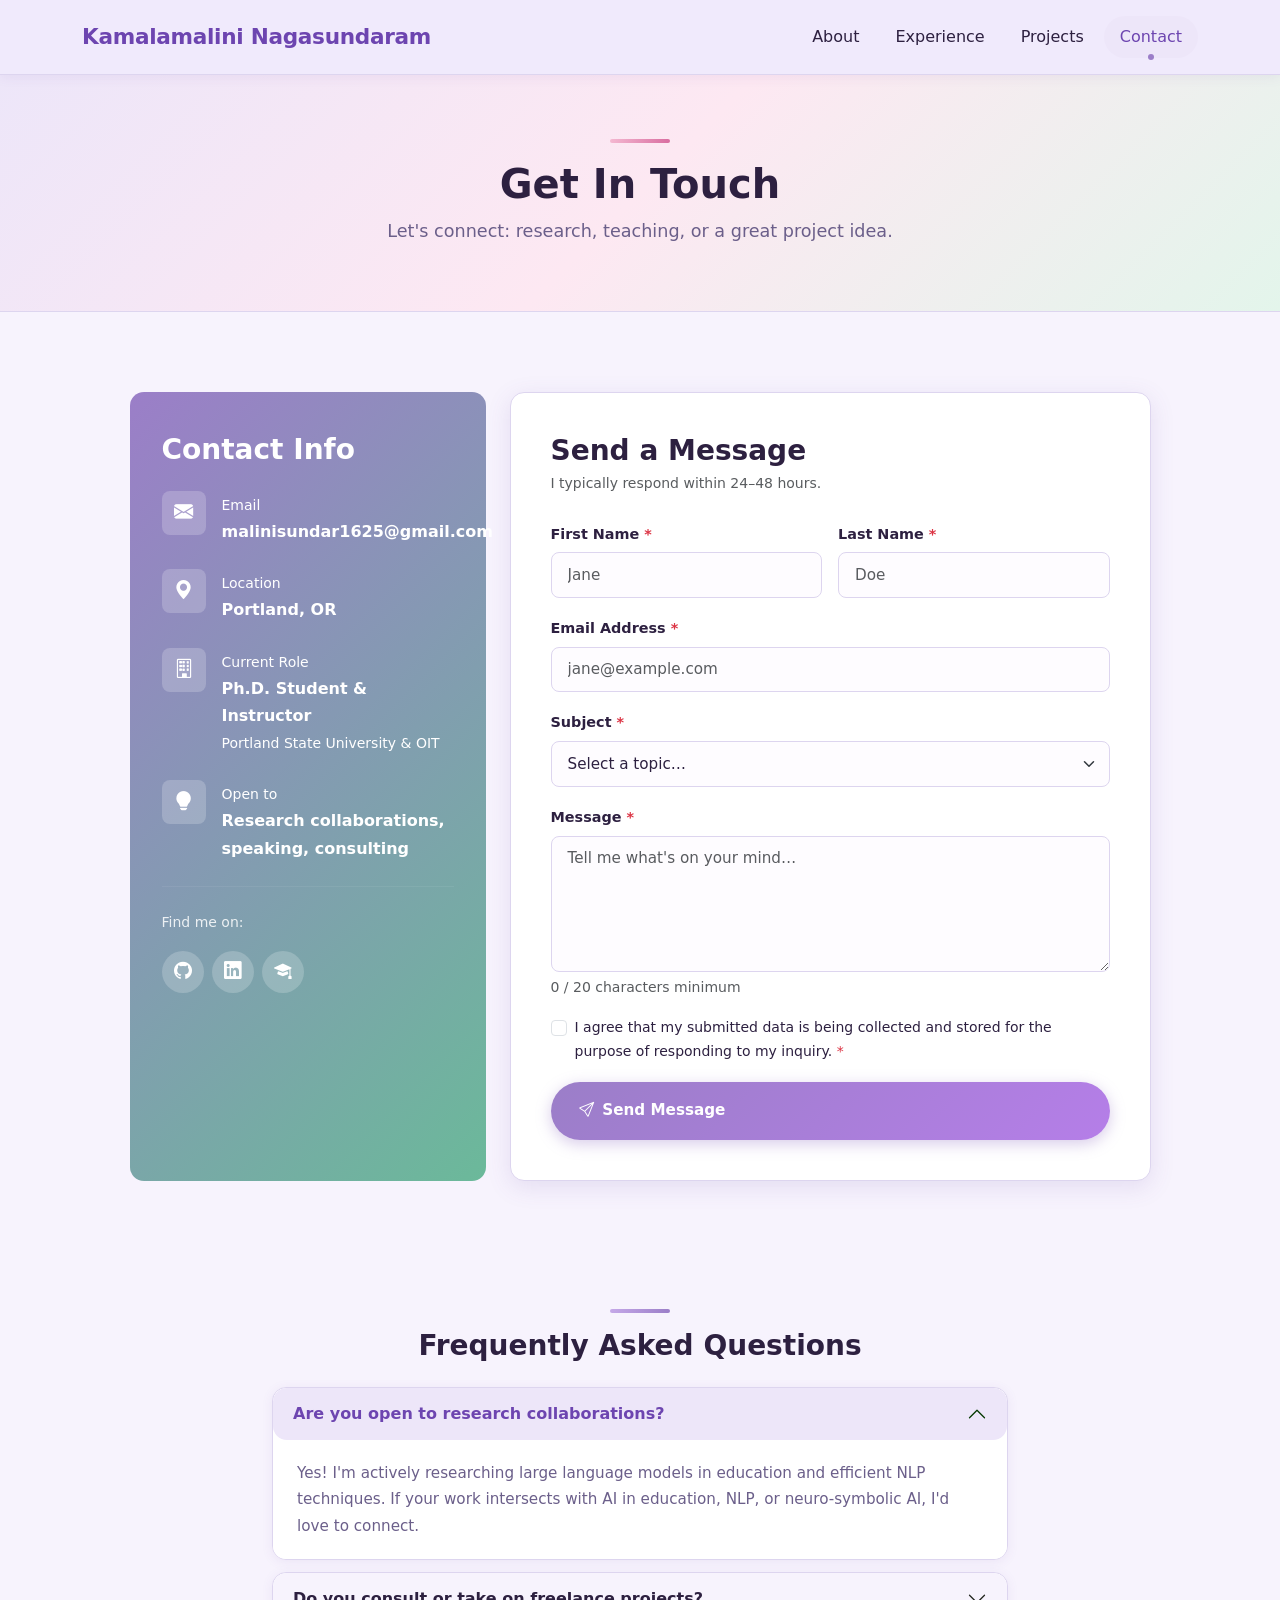
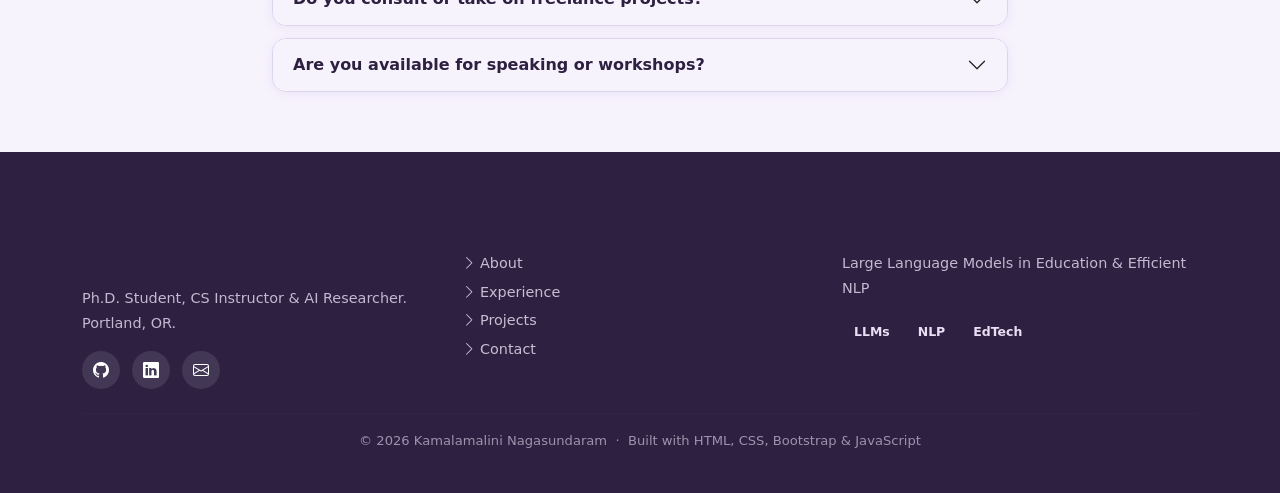
==== commit 729eb132: "fix: add role=region to accordion-collapse divs, fix heading hierarchy (h5->h3)" ====
--- a/contact.html
+++ b/contact.html
@@ -275,7 +275,7 @@
                   </button>
                 </h3>
                 <div id="faq1" class="accordion-collapse collapse show"
-                     aria-labelledby="faq1-heading" data-bs-parent="#faqAccordion">
+                     role="region" aria-labelledby="faq1-heading" data-bs-parent="#faqAccordion">
                   <div class="accordion-body">
                     Yes! I'm actively researching large language models in education and
                     efficient NLP techniques. If your work intersects with AI in education,
@@ -293,7 +293,7 @@
                   </button>
                 </h3>
                 <div id="faq2" class="accordion-collapse collapse"
-                     aria-labelledby="faq2-heading" data-bs-parent="#faqAccordion">
+                     role="region" aria-labelledby="faq2-heading" data-bs-parent="#faqAccordion">
                   <div class="accordion-body">
                     Occasionally, depending on the scope and timing. I have experience in
                     full-stack Java/Spring Boot, REST API design, cloud architecture (AWS, Azure),
@@ -311,7 +311,7 @@
                   </button>
                 </h3>
                 <div id="faq3" class="accordion-collapse collapse"
-                     aria-labelledby="faq3-heading" data-bs-parent="#faqAccordion">
+                     role="region" aria-labelledby="faq3-heading" data-bs-parent="#faqAccordion">
                   <div class="accordion-body">
                     Yes! I enjoy sharing knowledge about AI in education, cloud computing,
                     and curriculum design. I've presented at ASEE and PSU IdeaFest and am
@@ -331,7 +331,7 @@
   <!-- ═══════════════════════════════════════
        FOOTER
   ════════════════════════════════════════ -->
-  <footer role="contentinfo">
+  <footer>
     <div class="container">
       <div class="row g-4">
         <div class="col-md-4">
@@ -362,7 +362,7 @@
           </ul>
         </div>
         <div class="col-md-4">
-          <h5 class="mb-3">Research Focus</h5>
+          <h3 class="mb-3">Research Focus</h3>
           <p>Large Language Models in Education &amp; Efficient NLP</p>
           <div class="d-flex flex-wrap gap-1 mt-2">
             <span class="badge-custom badge-lavender">LLMs</span>
@@ -404,3 +404,4 @@
 </body>
 </html>
 
+
